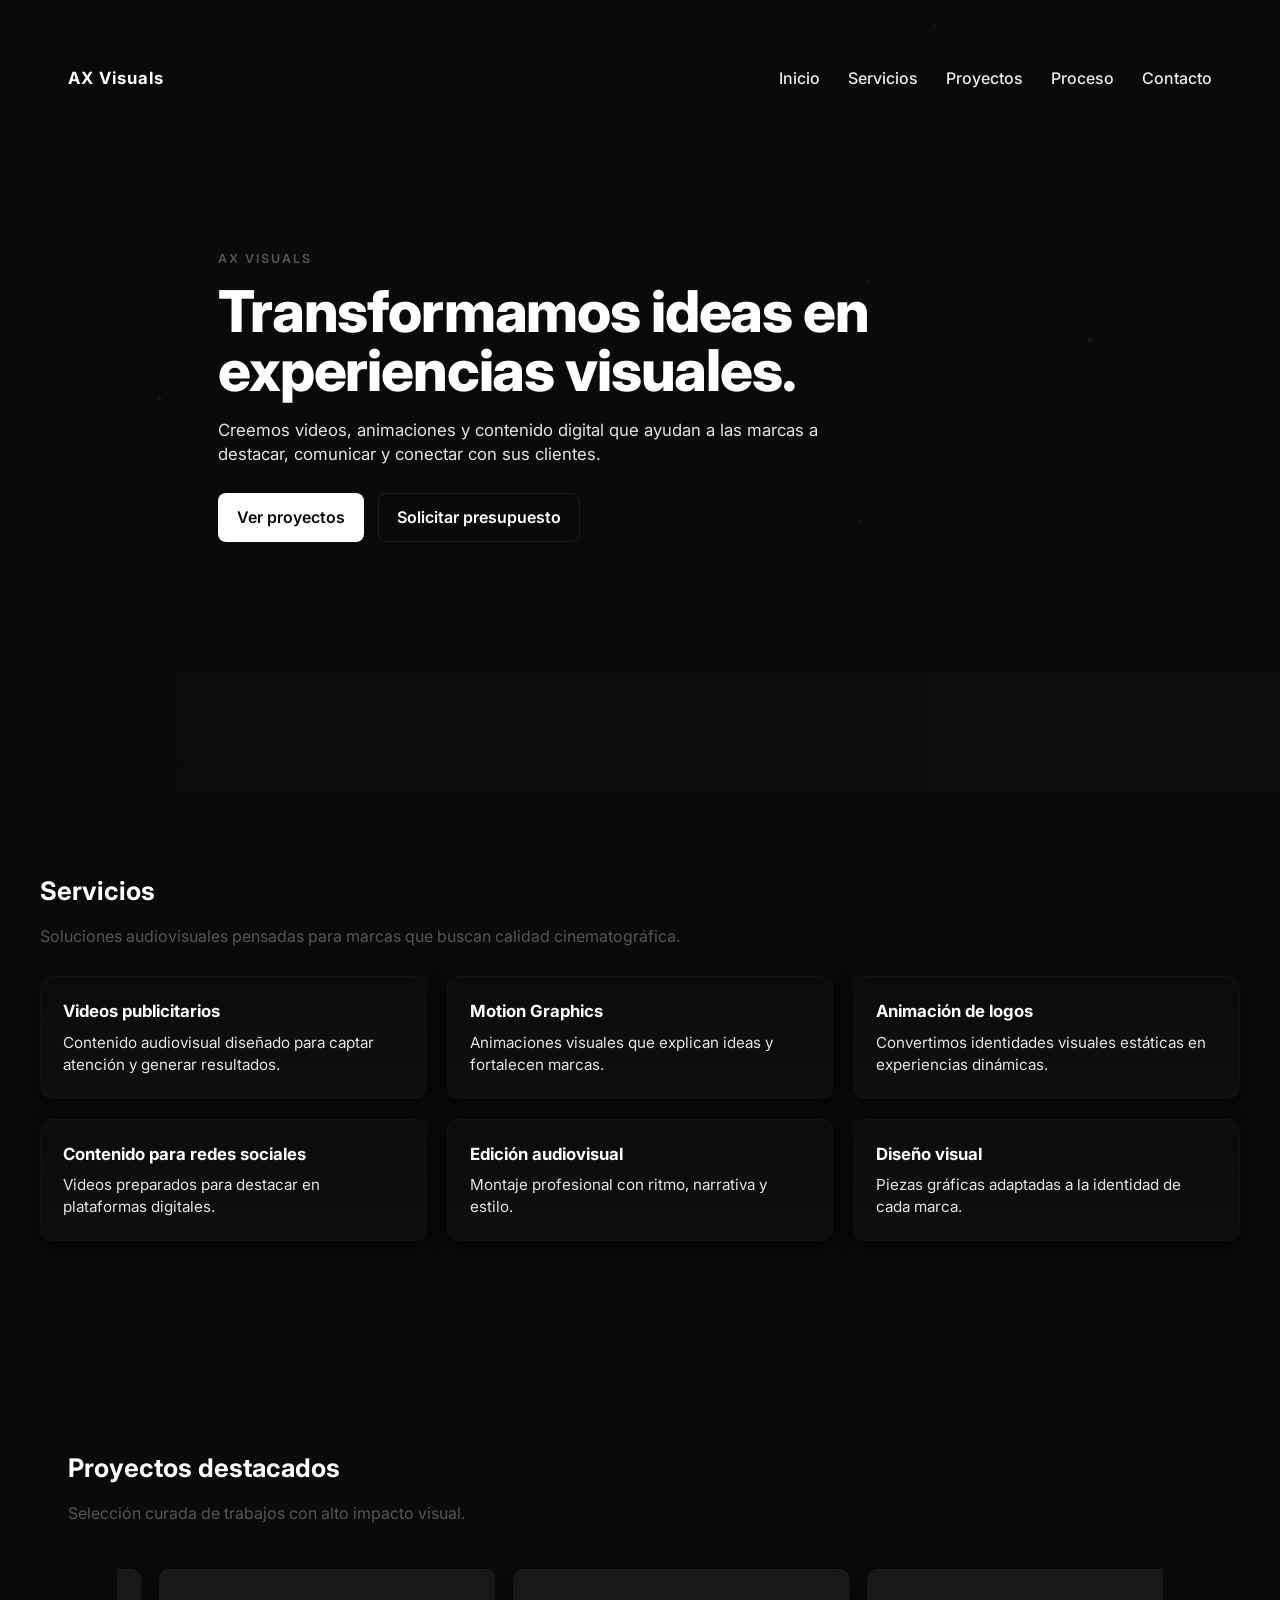
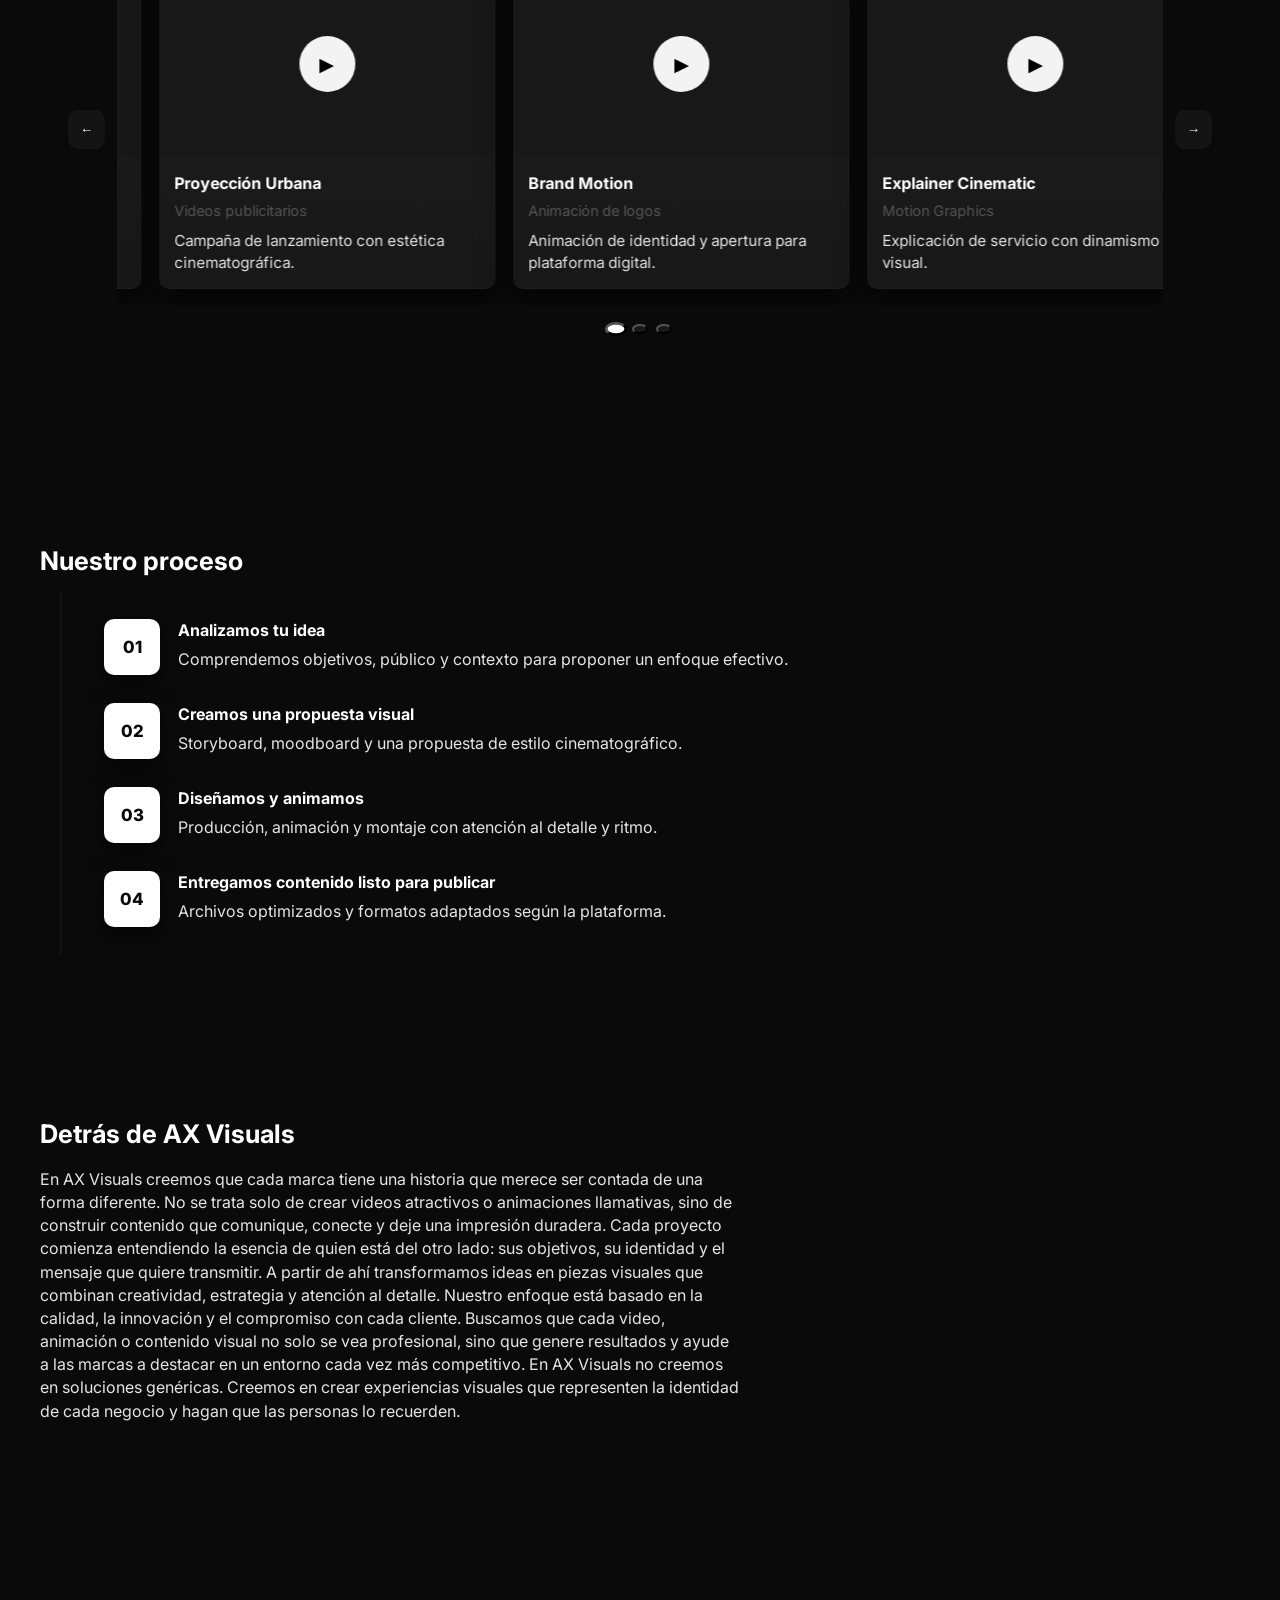
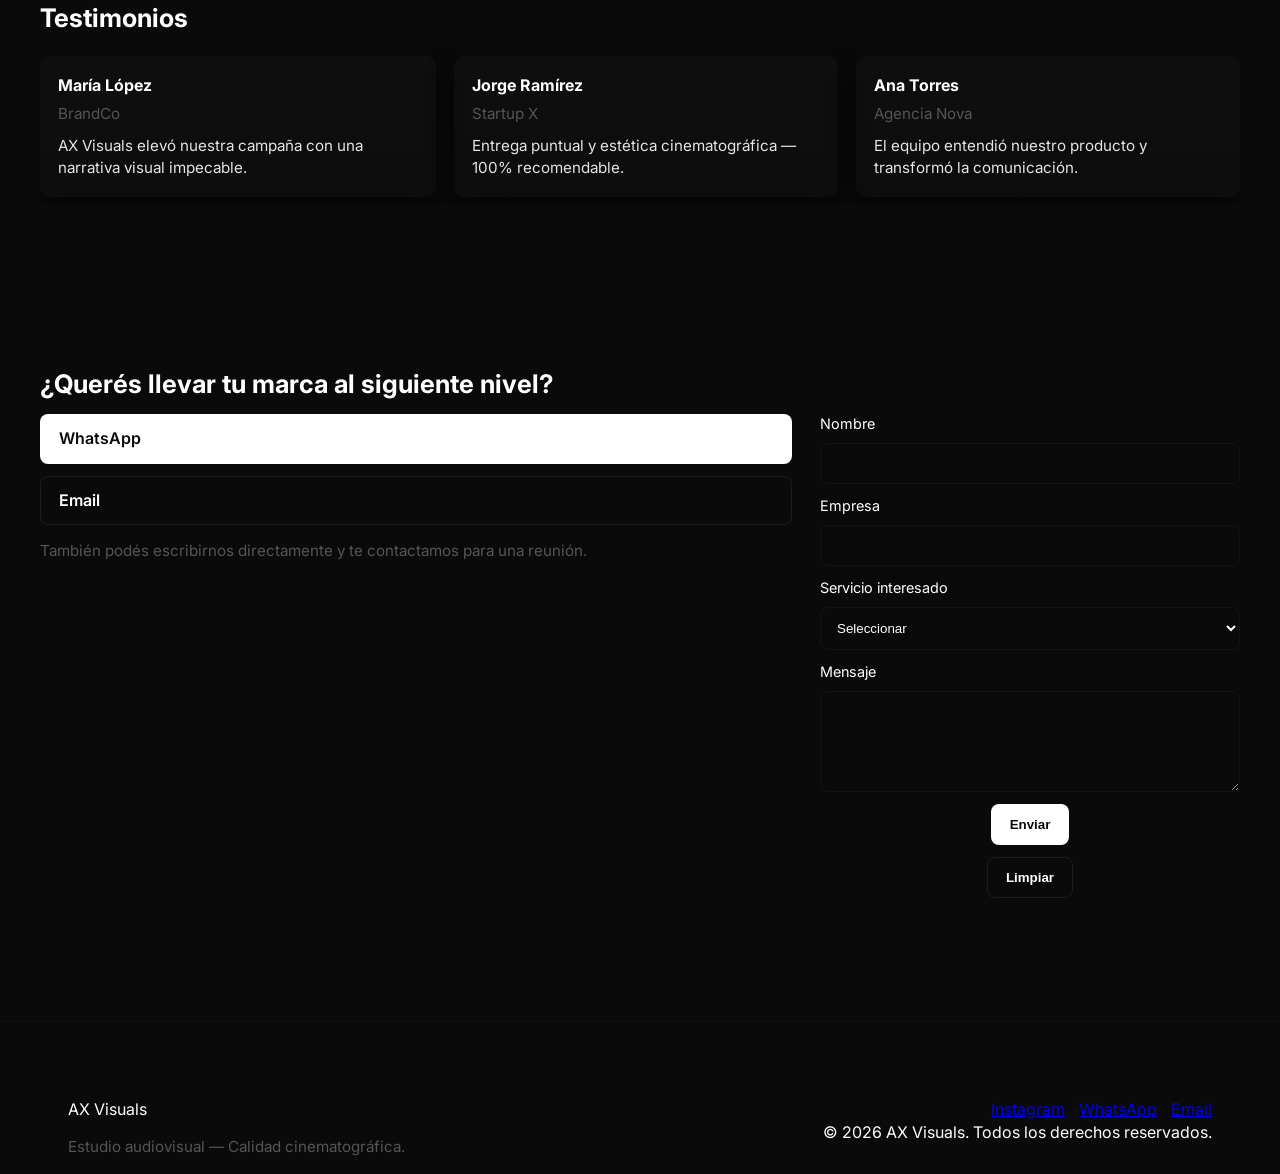
==== index.html @ 37373f49 "Revise about section content for clarity and impact Updated the about section to enhance the narrati" ====
<!doctype html>
<html lang="es">
<head>
  <meta charset="utf-8" />
  <meta name="viewport" content="width=device-width,initial-scale=1" />
  <title>AX Visuals — Estudio Audiovisual</title>
  <meta name="description" content="AX Visuals — Estudio audiovisual premium: videos publicitarios, animación, motion graphics y edición profesional. Transformamos ideas en experiencias visuales." />
  <!-- Open Graph / Social -->
  <meta property="og:site_name" content="AX Visuals" />
  <meta property="og:title" content="AX Visuals — Estudio Audiovisual" />
  <meta property="og:description" content="Transformamos ideas en experiencias visuales: videos publicitarios, animación y motion graphics para marcas que buscan calidad cinematográfica." />
  <meta property="og:type" content="website" />
  <meta property="og:image" content="/assets/images/proyecto1.jpg" />
  <meta name="twitter:card" content="summary_large_image" />

  <!-- Favicon -->
  <link rel="icon" href="/assets/images/favicon.ico" />

  <!-- Fonts -->
  <link href="https://fonts.googleapis.com/css2?family=Inter:wght@300;400;600;700;900&family=Poppins:wght@400;600;700&display=swap" rel="stylesheet">

  <!-- Styles -->
  <link rel="stylesheet" href="style.css" />

  <!-- SEO canonical (ajusta si es necesario) -->
  <link rel="canonical" href="https://your-site.github.io/" />

</head>
<body>
  <!-- NAVBAR -->
  <header class="site-header" id="siteHeader">
    <div class="container nav-inner">
      <a class="logo" href="#">AX Visuals</a>

      <nav class="nav" id="mainNav" aria-label="Menú principal">
        <ul class="nav-list">
          <li><a href="#home">Inicio</a></li>
          <li><a href="#services">Servicios</a></li>
          <li><a href="#projects">Proyectos</a></li>
          <li><a href="#process">Proceso</a></li>
          <li><a href="#contact">Contacto</a></li>
        </ul>
      </nav>

      <button id="btnHamburger" class="hamburger" aria-label="Abrir menú" aria-expanded="false">
        <span class="hamburger-line"></span>
      </button>
    </div>
    <div class="mobile-drawer" id="mobileDrawer" aria-hidden="true">
      <ul class="mobile-list">
        <li><a href="#home">Inicio</a></li>
        <li><a href="#services">Servicios</a></li>
        <li><a href="#projects">Proyectos</a></li>
        <li><a href="#process">Proceso</a></li>
        <li><a href="#contact">Contacto</a></li>
      </ul>
    </div>
  </header>

  <main>
    <!-- HERO -->
    <section id="home" class="hero">
      <canvas id="heroParticles" class="hero-canvas" aria-hidden="true"></canvas>

      <div class="hero-content container">
        <div class="eyebrow">AX Visuals</div>
        <h1 class="hero-title">
          Transformamos ideas en experiencias visuales.
        </h1>
        <p class="hero-sub">
          Creemos videos, animaciones y contenido digital que ayudan a las marcas a destacar, comunicar y conectar con sus clientes.
        </p>
        <div class="hero-ctas">
          <a class="btn btn-primary" href="#projects">Ver proyectos</a>
          <a class="btn btn-outline" href="#contact">Solicitar presupuesto</a>
        </div>
      </div>

      <div class="hero-filmstrip" aria-hidden="true"></div>
    </section>

    <!-- SERVICES -->
    <section id="services" class="section services container">
      <h2 class="section-title">Servicios</h2>
      <p class="section-lead">Soluciones audiovisuales pensadas para marcas que buscan calidad cinematográfica.</p>

      <div class="services-grid">
        <!-- Card template: image optional -->
        <article class="service-card" tabindex="0" aria-labelledby="s1-title">
          <div class="service-inner">
            <h3 id="s1-title">Videos publicitarios</h3>
            <p>Contenido audiovisual diseñado para captar atención y generar resultados.</p>
          </div>
        </article>

        <article class="service-card" tabindex="0" aria-labelledby="s2-title">
          <div class="service-inner">
            <h3 id="s2-title">Motion Graphics</h3>
            <p>Animaciones visuales que explican ideas y fortalecen marcas.</p>
          </div>
        </article>

        <article class="service-card" tabindex="0" aria-labelledby="s3-title">
          <div class="service-inner">
            <h3 id="s3-title">Animación de logos</h3>
            <p>Convertimos identidades visuales estáticas en experiencias dinámicas.</p>
          </div>
        </article>

        <article class="service-card" tabindex="0" aria-labelledby="s4-title">
          <div class="service-inner">
            <h3 id="s4-title">Contenido para redes sociales</h3>
            <p>Videos preparados para destacar en plataformas digitales.</p>
          </div>
        </article>

        <article class="service-card" tabindex="0" aria-labelledby="s5-title">
          <div class="service-inner">
            <h3 id="s5-title">Edición audiovisual</h3>
            <p>Montaje profesional con ritmo, narrativa y estilo.</p>
          </div>
        </article>

        <article class="service-card" tabindex="0" aria-labelledby="s6-title">
          <div class="service-inner">
            <h3 id="s6-title">Diseño visual</h3>
            <p>Piezas gráficas adaptadas a la identidad de cada marca.</p>
          </div>
        </article>
      </div>
    </section>

    <!-- PROJECTS / VIDEO CAROUSEL -->
    <section id="projects" class="section projects">
      <div class="container">
        <h2 class="section-title">Proyectos destacados</h2>
        <p class="section-lead">Selección curada de trabajos con alto impacto visual.</p>

        <div class="carousel-wrap" id="carouselWrap">
          <button class="carousel-arrow left" id="prevBtn" aria-label="Anterior">&larr;</button>

          <div class="carousel-viewport" id="carouselViewport">
            <div class="carousel-track" id="carouselTrack" role="list">
              <!-- Slides se crean por JS o puedes duplicar HTML con datos estáticos -->
              <!-- Ejemplo de slide (se recomienda gestionar desde JS para lazy loading) -->
            </div>
          </div>

          <button class="carousel-arrow right" id="nextBtn" aria-label="Siguiente">&rarr;</button>
        </div>

        <div class="carousel-indicators" id="carouselIndicators" role="tablist"></div>
      </div>
    </section>

    <!-- PROCESS -->
    <section id="process" class="section process container">
      <h2 class="section-title">Nuestro proceso</h2>
      <div class="timeline" aria-hidden="false">
        <div class="timeline-line" aria-hidden="true"></div>

        <div class="timeline-item">
          <div class="step">01</div>
          <div class="step-body">
            <h4>Analizamos tu idea</h4>
            <p>Comprendemos objetivos, público y contexto para proponer un enfoque efectivo.</p>
          </div>
        </div>

        <div class="timeline-item">
          <div class="step">02</div>
          <div class="step-body">
            <h4>Creamos una propuesta visual</h4>
            <p>Storyboard, moodboard y una propuesta de estilo cinematográfico.</p>
          </div>
        </div>

        <div class="timeline-item">
          <div class="step">03</div>
          <div class="step-body">
            <h4>Diseñamos y animamos</h4>
            <p>Producción, animación y montaje con atención al detalle y ritmo.</p>
          </div>
        </div>

        <div class="timeline-item">
          <div class="step">04</div>
          <div class="step-body">
            <h4>Entregamos contenido listo para publicar</h4>
            <p>Archivos optimizados y formatos adaptados según la plataforma.</p>
          </div>
        </div>
      </div>
    </section>

    <!-- ABOUT -->
    <section id="about" class="section about container">
      <h2 class="section-title">Detrás de AX Visuals</h2>
      <p class="about-text">En AX Visuals creemos que cada marca tiene una historia que merece ser contada de una forma diferente. No se trata solo de crear videos atractivos o animaciones llamativas, sino de construir contenido que comunique, conecte y deje una impresión duradera.

Cada proyecto comienza entendiendo la esencia de quien está del otro lado: sus objetivos, su identidad y el mensaje que quiere transmitir. A partir de ahí transformamos ideas en piezas visuales que combinan creatividad, estrategia y atención al detalle.

Nuestro enfoque está basado en la calidad, la innovación y el compromiso con cada cliente. Buscamos que cada video, animación o contenido visual no solo se vea profesional, sino que genere resultados y ayude a las marcas a destacar en un entorno cada vez más competitivo.

En AX Visuals no creemos en soluciones genéricas. Creemos en crear experiencias visuales que representen la identidad de cada negocio y hagan que las personas lo recuerden.</p>
    </section>

    <!-- TESTIMONIALS -->
    <section class="section testimonials container">
      <h2 class="section-title">Testimonios</h2>
      <div class="testimonials-carousel" id="testimonials">
        <div class="testi-track" id="testiTrack">
          <!-- Cards created by JS for flexibility -->
        </div>
      </div>
    </section>

    <!-- CONTACT -->
    <section id="contact" class="section contact container">
      <h2 class="section-title">¿Querés llevar tu marca al siguiente nivel?</h2>
      <div class="contact-grid">
        <div class="contact-actions">
          <a class="btn btn-primary" href="https://wa.me/5490000000000" target="_blank" rel="noopener" aria-label="WhatsApp">WhatsApp</a>
          <a class="btn btn-outline" href="mailto:contacto@axvisuals.com" aria-label="Email">Email</a>
          <p class="muted">También podés escribirnos directamente y te contactamos para una reunión.</p>
        </div>

        <form id="contactForm" class="contact-form" action="javascript:void(0)" aria-label="Formulario de contacto">
          <div class="form-row">
            <label for="name">Nombre</label>
            <input id="name" name="name" type="text" required />
          </div>
          <div class="form-row">
            <label for="company">Empresa</label>
            <input id="company" name="company" type="text" />
          </div>
          <div class="form-row">
            <label for="service">Servicio interesado</label>
            <select id="service" name="service" required>
              <option value="">Seleccionar</option>
              <option>Videos publicitarios</option>
              <option>Motion Graphics</option>
              <option>Animación de logos</option>
              <option>Contenido para redes</option>
              <option>Edición audiovisual</option>
              <option>Diseño visual</option>
            </select>
          </div>
          <div class="form-row">
            <label for="message">Mensaje</label>
            <textarea id="message" name="message" rows="5" required></textarea>
          </div>
          <div class="form-row form-actions">
            <button type="submit" class="btn btn-primary">Enviar</button>
            <button type="reset" class="btn btn-outline">Limpiar</button>
          </div>
          <p id="formStatus" class="muted" aria-live="polite"></p>
        </form>
      </div>
    </section>
  </main>

  <!-- VIDEO MODAL -->
  <div id="videoModal" class="modal" aria-hidden="true" role="dialog" aria-modal="true" aria-label="Reproductor de video">
    <div class="modal-bg" id="modalBg" tabindex="-1"></div>
    <div class="modal-content">
      <button class="modal-close" id="modalClose" aria-label="Cerrar modal">&times;</button>
      <video id="modalVideo" controls preload="metadata" playsinline></video>
    </div>
  </div>

  <!-- FOOTER -->
  <footer class="site-footer">
    <div class="container">
      <div class="footer-left">
        <div class="logo-small">AX Visuals</div>
        <p class="muted">Estudio audiovisual — Calidad cinematográfica.</p>
      </div>

      <div class="footer-right">
        <ul class="social-list">
          <li><a href="#" aria-label="Instagram">Instagram</a></li>
          <li><a href="https://wa.me/5490000000000" aria-label="WhatsApp">WhatsApp</a></li>
          <li><a href="mailto:contacto@axvisuals.com" aria-label="Email">Email</a></li>
        </ul>
        <div class="copyright">© <span id="year"></span> AX Visuals. Todos los derechos reservados.</div>
      </div>
    </div>
  </footer>

  <noscript>
    <div class="noscript">Esta web funciona mejor con JavaScript habilitado.</div>
  </noscript>

  <!-- Scripts -->
  <script src="script.js" defer></script>
</body>
</html>
---- style.css ----
/* style.css
   AX Visuals — Estética minimalista premium
   Paleta: #0A0A0A (negro), #FFFFFF (blanco), #181818 (gris grafito),
           #555555 (gris medio), #E5E5E5 (gris claro)
   Comentarios y estructura listos para producción.
*/

/* --- Variables --- */
:root{
  --black: #0A0A0A;
  --white: #FFFFFF;
  --graphite: #181818;
  --midgray: #555555;
  --lightgray: #E5E5E5;

  --max-width: 1200px;
  --container-pad: 28px;

  --radius: 12px;
  --glass-bg: rgba(10,10,10,0.65);
  --glass-blur: 8px;

  --transition-fast: 220ms;
  --transition-medium: 420ms;
  --easing: cubic-bezier(.2,.9,.25,1);
}

/* --- Base --- */
*{box-sizing:border-box}
html,body{height:100%}
body{
  margin:0;
  font-family: "Inter", "Poppins", system-ui, -apple-system, "Segoe UI", Roboto, "Helvetica Neue", Arial;
  background:var(--black);
  color:var(--white);
  -webkit-font-smoothing:antialiased;
  -moz-osx-font-smoothing:grayscale;
  line-height:1.45;
  font-weight:400;
}

/* Container */
.container{
  width:100%;
  max-width:var(--max-width);
  margin:0 auto;
  padding:48px var(--container-pad);
}

/* Header / Navbar */
.site-header{
  position:fixed;
  inset:0 0 auto 0;
  z-index:120;
  width:100%;
  pointer-events:auto;
  transition:background var(--transition-medium) var(--easing), backdrop-filter var(--transition-medium);
}
.nav-inner{
  display:flex;
  align-items:center;
  justify-content:space-between;
  gap:20px;
}

/* Logo */
.logo{
  color:var(--white);
  text-decoration:none;
  font-weight:700;
  letter-spacing:1px;
  font-size:1.05rem;
}

/* Nav */
.nav-list{
  display:flex;
  gap:28px;
  list-style:none;
  margin:0;
  padding:0;
}
.nav-list a{
  color:var(--white);
  text-decoration:none;
  opacity:.92;
  transition:opacity var(--transition-fast);
  font-weight:500;
}
.nav-list a:hover{opacity:1;}

/* Transparent by default */
.site-header{
  background:transparent;
  padding:18px var(--container-pad);
}

/* Scrolled header: black with blur */
.site-header.scrolled{
  background: rgba(10,10,10,0.66);
  backdrop-filter: blur(var(--glass-blur));
  border-bottom: 1px solid rgba(255,255,255,0.02);
  box-shadow: 0 6px 30px rgba(0,0,0,0.45);
}

/* Hamburger for mobile */
.hamburger{
  display:none;
  width:44px;height:44px;
  background:transparent;border:0;color:var(--white);
  align-items:center;justify-content:center;
  cursor:pointer;
  position:relative;
}
.hamburger-line,
.hamburger-line::before,
.hamburger-line::after{
  content:"";
  display:block;
  height:2px;
  width:20px;
  background:var(--white);
  border-radius:2px;
  transition:transform var(--transition-fast) var(--easing);
  position:relative;
}
.hamburger-line::before{transform:translateY(-7px)}
.hamburger-line::after{transform:translateY(7px)}

/* Mobile drawer */
.mobile-drawer{
  display:none;
  position:fixed;
  inset:auto 0 0 0;
  background:rgba(10,10,10,0.95);
  padding:28px;
  z-index:200;
  transform:translateY(100%);
  transition:transform var(--transition-medium) var(--easing);
}
.mobile-drawer.open{display:block; transform:translateY(0)}
.mobile-list{list-style:none;padding:0;margin:0;display:flex;flex-direction:column;gap:14px}
.mobile-list a{color:var(--white); text-decoration:none; font-size:1.05rem}

/* HERO */
.hero{
  min-height:88vh;
  display:flex;
  align-items:center;
  position:relative;
  overflow:hidden;
  padding:0;
}
.hero-canvas{
  position:absolute; inset:0; width:100%; height:100%; z-index:1; pointer-events:none; opacity:.45;
}
.hero-content{
  position:relative;
  z-index:6;
  padding:120px var(--container-pad);
  max-width:900px;
}
.eyebrow{
  font-weight:600;
  color:var(--midgray);
  margin-bottom:14px;
  letter-spacing:2px;
  text-transform:uppercase;
  font-size:.78rem;
}
.hero-title{
  font-size:clamp(2rem, 5vw, 3.6rem);
  margin:0 0 18px 0;
  line-height:1.02;
  font-weight:800;
  letter-spacing:-0.02em;
}
.hero-sub{
  color:var(--lightgray);
  max-width:55ch;
  margin-bottom:26px;
  font-size:1.05rem;
}

/* CTAs */
.hero-ctas{display:flex;gap:14px;flex-wrap:wrap}
.btn{
  display:inline-flex; align-items:center; justify-content:center;
  padding:12px 18px; border-radius:8px; text-decoration:none; cursor:pointer;
  font-weight:600; border:1px solid rgba(255,255,255,0.06);
  transition:transform var(--transition-fast), background var(--transition-fast), color var(--transition-fast);
}
.btn-primary{
  background:var(--white); color:var(--black);
}
.btn-outline{
  background:transparent; color:var(--white);
  border:1px solid rgba(255,255,255,0.08);
}
.btn:hover{transform:translateY(-4px)}

/* subtle filmstrip on hero bottom */
.hero-filmstrip{
  position:absolute; left:0; right:0; bottom:0;
  height:120px; background:linear-gradient(90deg, transparent, rgba(255,255,255,0.02));
  z-index:2; pointer-events:none;
}

/* SECTIONS */
.section{padding:80px 0;}
.section-title{
  font-size:1.6rem; margin:0 0 12px 0; font-weight:700;
}
.section-lead{color:var(--midgray); margin-bottom:28px}

/* SERVICES GRID */
.services-grid{
  display:grid;
  grid-template-columns:repeat(3,1fr);
  gap:20px;
  margin-top:18px;
}
.service-card{
  background:linear-gradient(180deg, rgba(255,255,255,0.01), rgba(255,255,255,0.02));
  border-radius:var(--radius);
  padding:22px;
  box-shadow: 0 6px 18px rgba(0,0,0,0.6);
  transition:transform var(--transition-medium) var(--easing), box-shadow var(--transition-medium);
  border:1px solid rgba(255,255,255,0.02);
  cursor:pointer;
}
.service-card:focus,
.service-card:hover{
  transform:translateY(-8px) scale(1.01);
  box-shadow: 0 18px 40px rgba(0,0,0,0.7);
}
.service-card h3{margin:0 0 8px 0; font-size:1.05rem}
.service-card p{color:var(--lightgray); margin:0; font-size:.95rem}

/* CAROUSEL */
.carousel-wrap{
  position:relative;
  margin-top:28px;
  display:flex;
  align-items:center;
  gap:12px;
}
.carousel-viewport{
  overflow:hidden;
  flex:1;
  border-radius:12px;
  background:transparent;
  padding:16px 6px;
}
.carousel-track{
  display:flex;
  gap:18px;
  align-items:stretch;
  transition:transform 420ms var(--easing);
  will-change:transform;
  touch-action:pan-y;
}
/* Slide */
.carousel-slide{
  min-width:calc((100% - 36px) / 3); /* desktop: 3 visible (adjusted in media queries) */
  background:var(--graphite);
  border-radius:10px;
  overflow:hidden;
  position:relative;
  box-shadow: 0 12px 30px rgba(0,0,0,0.6);
  border:1px solid rgba(255,255,255,0.03);
}
.slide-thumb{
  width:100%; height:0; padding-top:56.25%; /* 16:9 ratio */
  background-size:cover; background-position:center;
  position:relative;
}
.slide-meta{
  padding:14px;
  background:linear-gradient(180deg, rgba(255,255,255,0.01), rgba(0,0,0,0.02));
}
.project-title{font-weight:700; font-size:1rem}
.project-cat{color:var(--midgray); font-size:.9rem; margin-top:6px}
.project-desc{color:var(--lightgray); font-size:.95rem; margin-top:8px}

/* Play button overlay */
.play-btn{
  position:absolute;
  inset:0;
  display:flex; align-items:center; justify-content:center;
  pointer-events:none;
}
.play-btn button{
  pointer-events:auto;
  background:rgba(255,255,255,0.95);
  border-radius:50%;
  width:56px;height:56px;
  border:0; font-size:1.2rem;
  display:inline-grid; place-items:center;
  cursor:pointer;
  transition:transform var(--transition-fast);
}
.play-btn button:hover{transform:scale(1.06)}

/* arrows */
.carousel-arrow{
  background:rgba(255,255,255,0.04);
  color:var(--white);
  border:0; padding:12px; border-radius:10px; cursor:pointer;
  transition:transform var(--transition-fast);
}
.carousel-arrow:hover{transform:translateY(-4px)}

/* indicators */
.carousel-indicators{display:flex; gap:8px; margin-top:18px; justify-content:center}
.indicator{
  width:10px;height:10px;border-radius:50%; background:rgba(255,255,255,0.06); cursor:pointer;
}
.indicator.active{background:var(--white); transform:scale(1.4)}

/* TIMELINE / PROCESS */
.timeline{position:relative; padding:28px 0; display:grid; gap:28px}
.timeline-line{position:absolute; left:20px; top:0; bottom:0; width:2px; background:rgba(255,255,255,0.03)}
.timeline-item{display:flex; gap:18px; align-items:flex-start; padding-left:64px}
.step{
  width:56px;height:56px;border-radius:10px; background:var(--white); color:var(--black);
  display:flex;align-items:center;justify-content:center;font-weight:800;
  font-size:1.05rem; box-shadow:0 8px 20px rgba(0,0,0,0.6)
}
.step-body h4{margin:0 0 6px 0}
.step-body p{color:var(--lightgray); margin:0}

/* ABOUT */
.about-text{color:var(--lightgray); max-width:70ch}

/* TESTIMONIALS */
.testimonials-carousel{overflow:hidden; padding:8px 0}
.testi-track{display:flex; gap:18px; transition:transform 620ms var(--easing)}
.testi-card{
  min-width:320px; background:linear-gradient(180deg, rgba(255,255,255,0.02), rgba(255,255,255,0.01));
  padding:18px; border-radius:10px; box-shadow:0 8px 24px rgba(0,0,0,0.6);
}
.testi-name{font-weight:700}
.testi-company{color:var(--midgray); font-size:.95rem; margin-top:6px}
.testi-text{color:var(--lightgray); margin-top:10px; font-size:.95rem}

/* CONTACT */
.contact-grid{display:grid; grid-template-columns:1fr 420px; gap:28px; align-items:start}
.contact-actions .btn{display:block; margin-bottom:12px}
.contact-form .form-row{display:flex; flex-direction:column; margin-bottom:12px}
.contact-form label{font-size:.9rem; margin-bottom:8px}
.contact-form input, .contact-form select, .contact-form textarea{
  padding:12px; border-radius:8px; border:1px solid rgba(255,255,255,0.04);
  background:transparent; color:var(--white);
}
.form-actions{display:flex; gap:12px; align-items:center}

/* MODAL */
.modal{
  position:fixed; inset:0; display:none; align-items:center; justify-content:center; z-index:400;
}
.modal.open{display:flex}
.modal-bg{
  position:absolute; inset:0; background:rgba(0,0,0,0.75); backdrop-filter: blur(8px);
}
.modal-content{
  position:relative; z-index:410; width:min(1100px,95%); padding:20px;
  display:flex; align-items:center; justify-content:center;
}
.modal-content video{width:100%; height:auto; border-radius:10px; background:#000}
.modal-close{
  position:absolute; top:12px; right:12px; z-index:420; background:transparent;border:0;color:var(--white); font-size:2.2rem; cursor:pointer;
}

/* FOOTER */
.site-footer{
  border-top:1px solid rgba(255,255,255,0.02);
  padding:28px var(--container-pad);
  margin-top:28px;
}
.footer-left{float:left}
.footer-right{float:right; text-align:right}
.social-list{list-style:none;padding:0;margin:0;display:flex;gap:14px;align-items:center;justify-content:flex-end}
.muted{color:var(--midgray); font-size:.95rem}

/* RESPONSIVE */
@media (max-width:1024px){
  .services-grid{grid-template-columns:repeat(2,1fr)}
  .carousel-slide{min-width:calc((100% - 18px) / 2);}
  .contact-grid{grid-template-columns:1fr; }
  .footer-right{float:none;text-align:left;margin-top:18px}
}

@media (max-width:768px){
  .nav-list{display:none}
  .hamburger{display:flex}
  .mobile-drawer{display:block}
  .hero-content{padding:80px 20px}
  .services-grid{grid-template-columns:1fr}
  .carousel-slide{min-width:100%}
  .timeline-line{left:10px}
  .timeline-item{padding-left:48px}
  .step{width:48px;height:48px}
  .hero{min-height:76vh}
}

/* small screens */
@media (max-width:420px){
  .hero-title{font-size:1.8rem}
  .container{padding:28px 16px}
  .carousel-arrow{display:none}
}
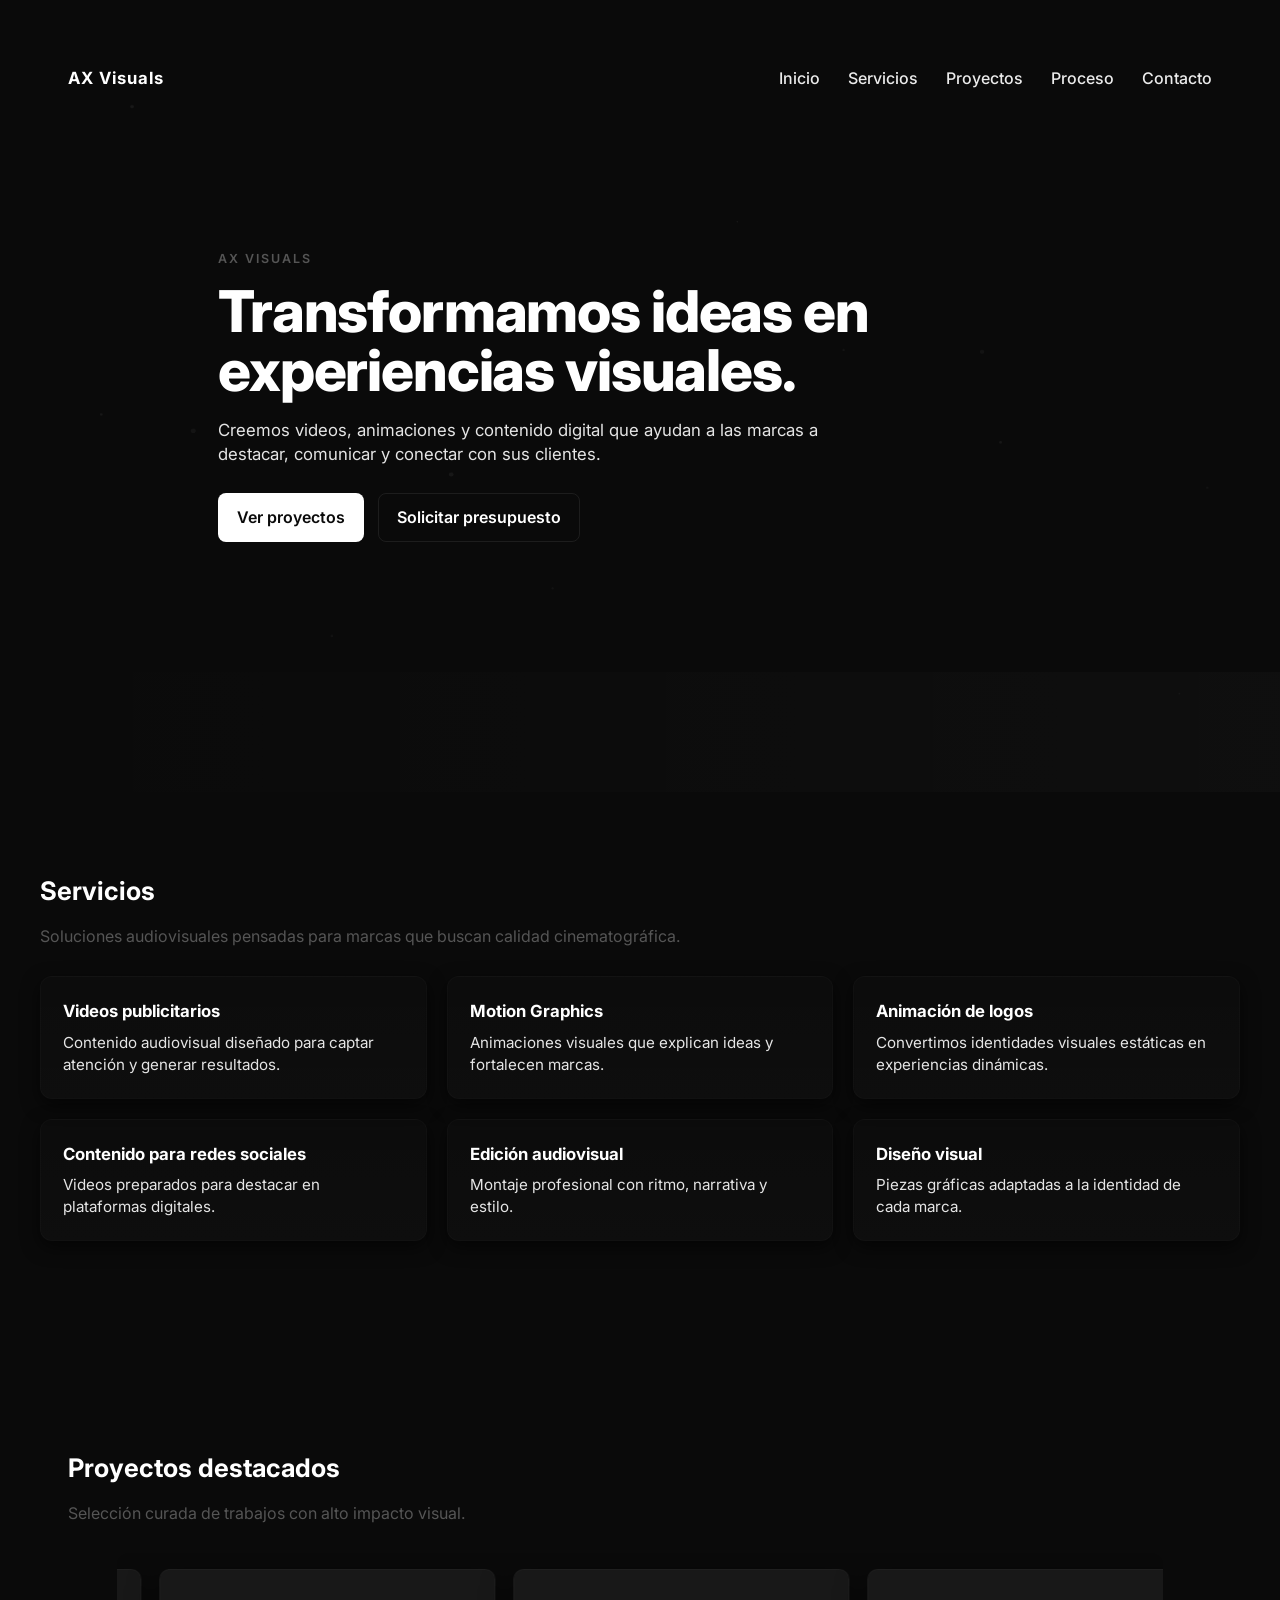
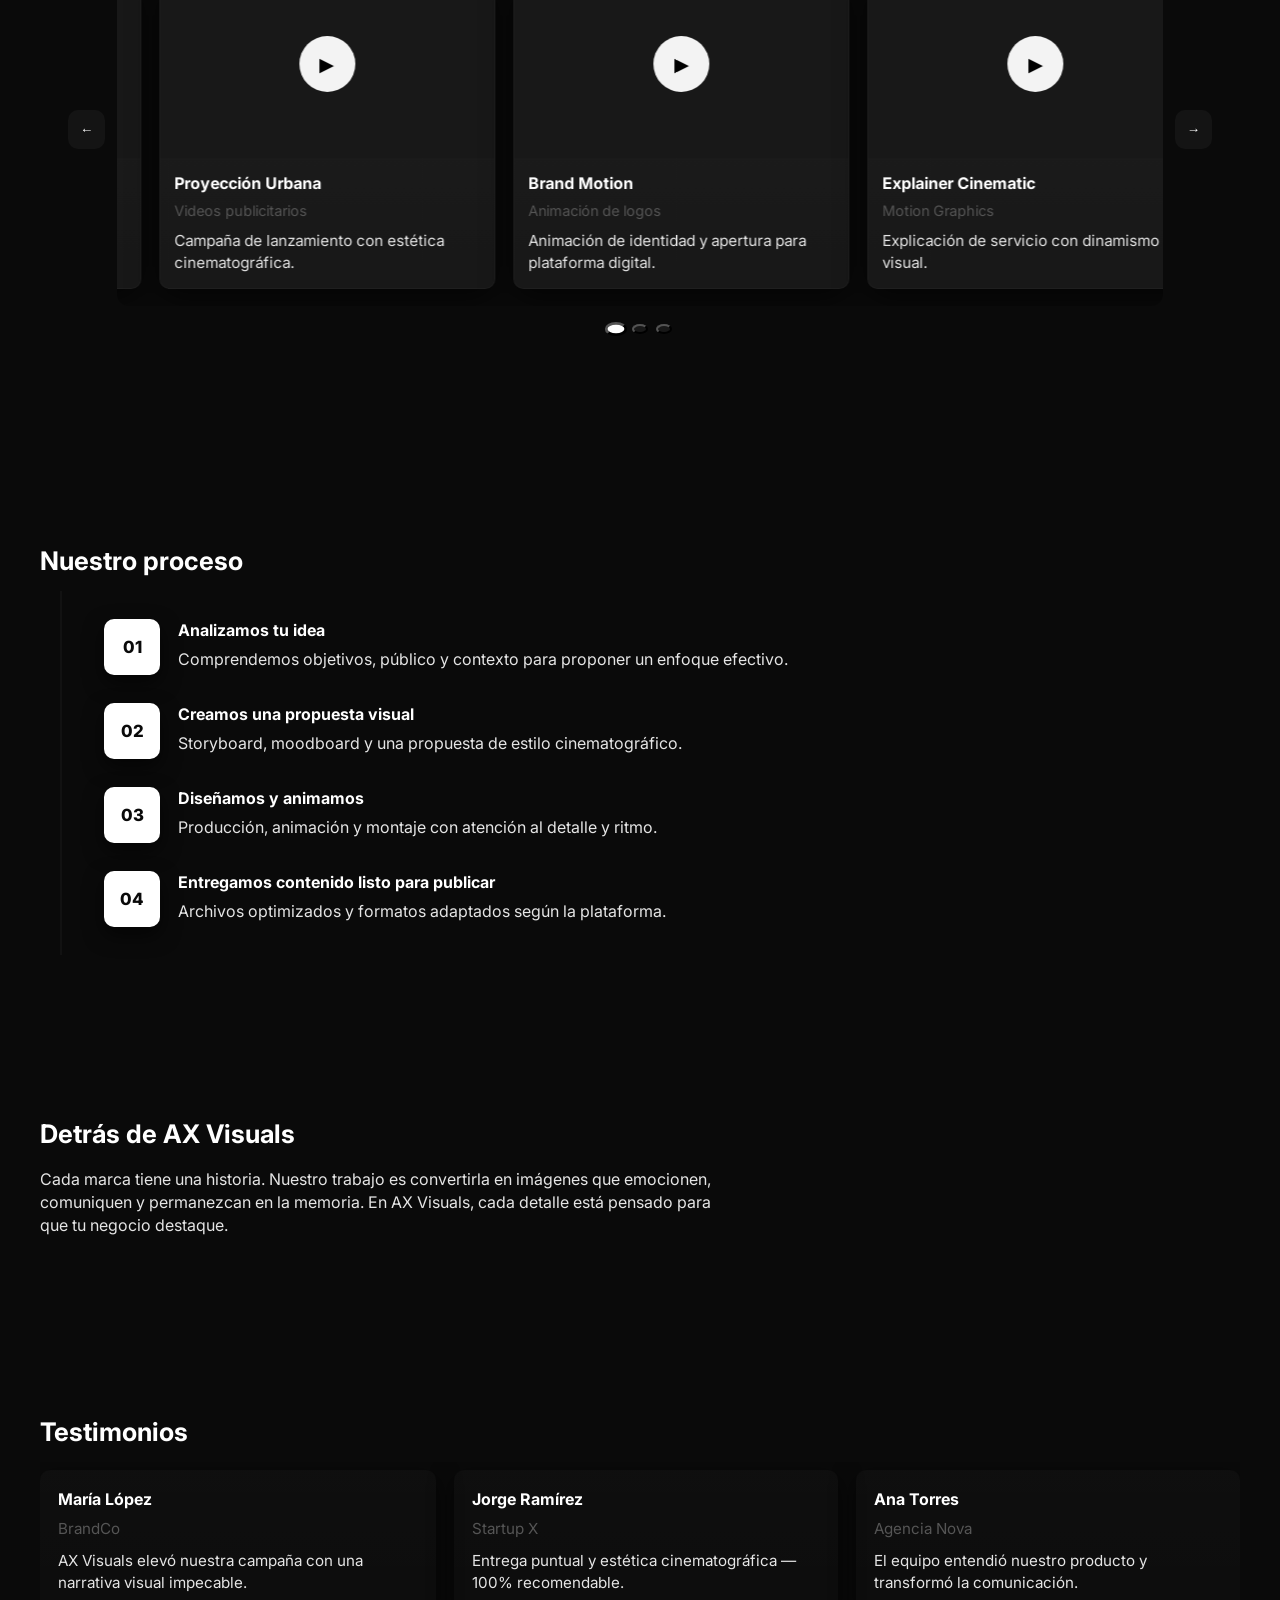
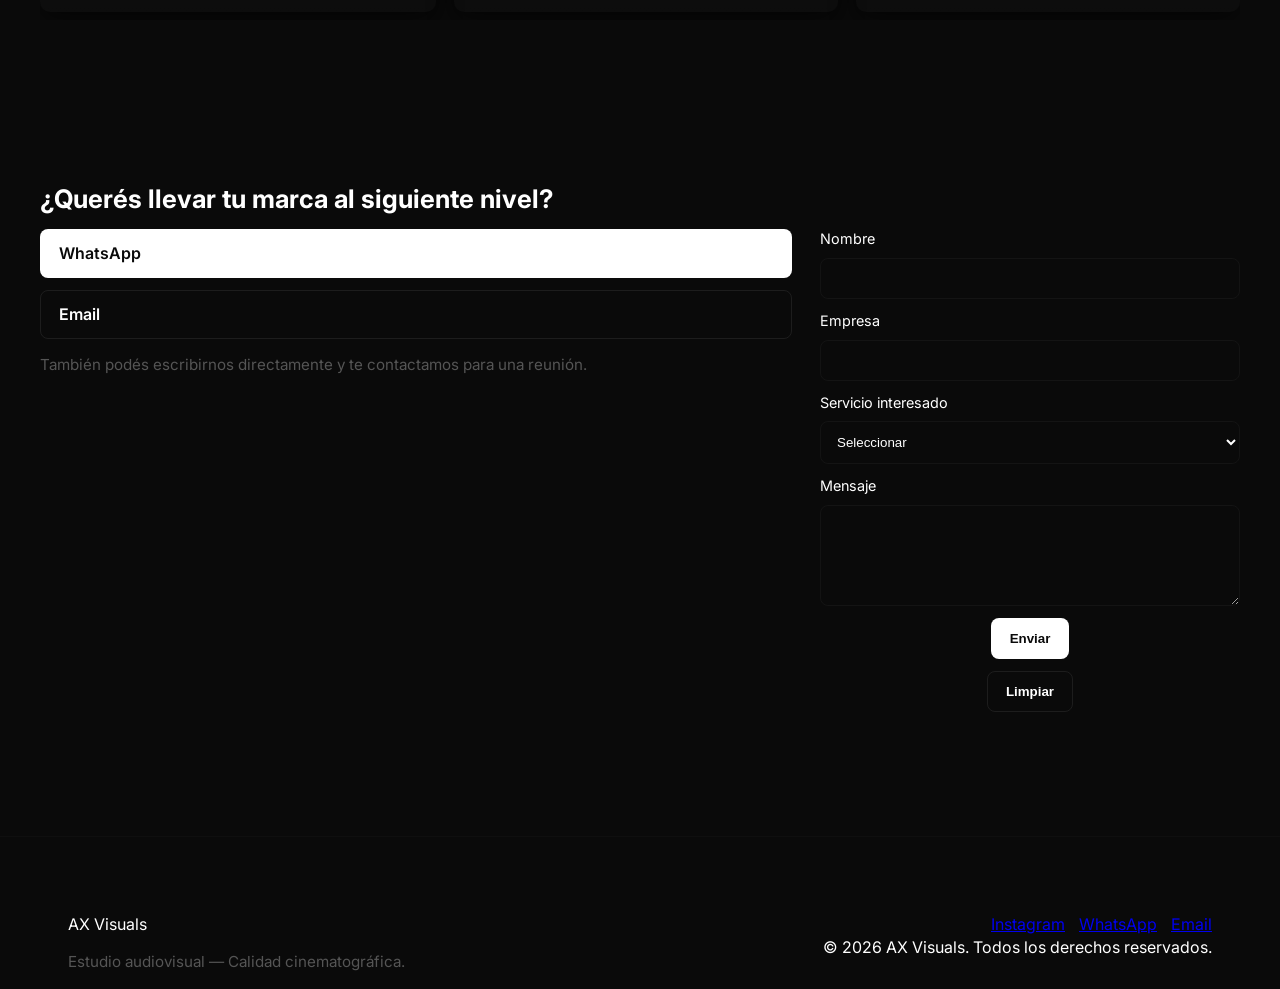
==== commit e9603c61: "Revise about section and update contact information Updated the about section text and changed conta" ====
--- a/index.html
+++ b/index.html
@@ -196,13 +196,7 @@
     <!-- ABOUT -->
     <section id="about" class="section about container">
       <h2 class="section-title">Detrás de AX Visuals</h2>
-      <p class="about-text">En AX Visuals creemos que cada marca tiene una historia que merece ser contada de una forma diferente. No se trata solo de crear videos atractivos o animaciones llamativas, sino de construir contenido que comunique, conecte y deje una impresión duradera.
-
-Cada proyecto comienza entendiendo la esencia de quien está del otro lado: sus objetivos, su identidad y el mensaje que quiere transmitir. A partir de ahí transformamos ideas en piezas visuales que combinan creatividad, estrategia y atención al detalle.
-
-Nuestro enfoque está basado en la calidad, la innovación y el compromiso con cada cliente. Buscamos que cada video, animación o contenido visual no solo se vea profesional, sino que genere resultados y ayude a las marcas a destacar en un entorno cada vez más competitivo.
-
-En AX Visuals no creemos en soluciones genéricas. Creemos en crear experiencias visuales que representen la identidad de cada negocio y hagan que las personas lo recuerden.</p>
+      <p class="about-text">Cada marca tiene una historia. Nuestro trabajo es convertirla en imágenes que emocionen, comuniquen y permanezcan en la memoria. En AX Visuals, cada detalle está pensado para que tu negocio destaque.</p>
     </section>
 
     <!-- TESTIMONIALS -->
@@ -220,8 +214,8 @@
       <h2 class="section-title">¿Querés llevar tu marca al siguiente nivel?</h2>
       <div class="contact-grid">
         <div class="contact-actions">
-          <a class="btn btn-primary" href="https://wa.me/5490000000000" target="_blank" rel="noopener" aria-label="WhatsApp">WhatsApp</a>
-          <a class="btn btn-outline" href="mailto:contacto@axvisuals.com" aria-label="Email">Email</a>
+          <a class="btn btn-primary" href="https://wa.link/cd9mg7" target="_blank" rel="noopener" aria-label="WhatsApp">WhatsApp</a>
+          <a class="btn btn-outline" href="mailto:axstudiovisuals@gmail.com" aria-label="Email">Email</a>
           <p class="muted">También podés escribirnos directamente y te contactamos para una reunión.</p>
         </div>
 
@@ -280,8 +274,8 @@
       <div class="footer-right">
         <ul class="social-list">
           <li><a href="#" aria-label="Instagram">Instagram</a></li>
-          <li><a href="https://wa.me/5490000000000" aria-label="WhatsApp">WhatsApp</a></li>
-          <li><a href="mailto:contacto@axvisuals.com" aria-label="Email">Email</a></li>
+          <li><a href="https://wa.link/cd9mg7" aria-label="WhatsApp">WhatsApp</a></li>
+          <li><a href="mailto:axstudiovisuals@gmail.com" aria-label="Email">Email</a></li>
         </ul>
         <div class="copyright">© <span id="year"></span> AX Visuals. Todos los derechos reservados.</div>
       </div>
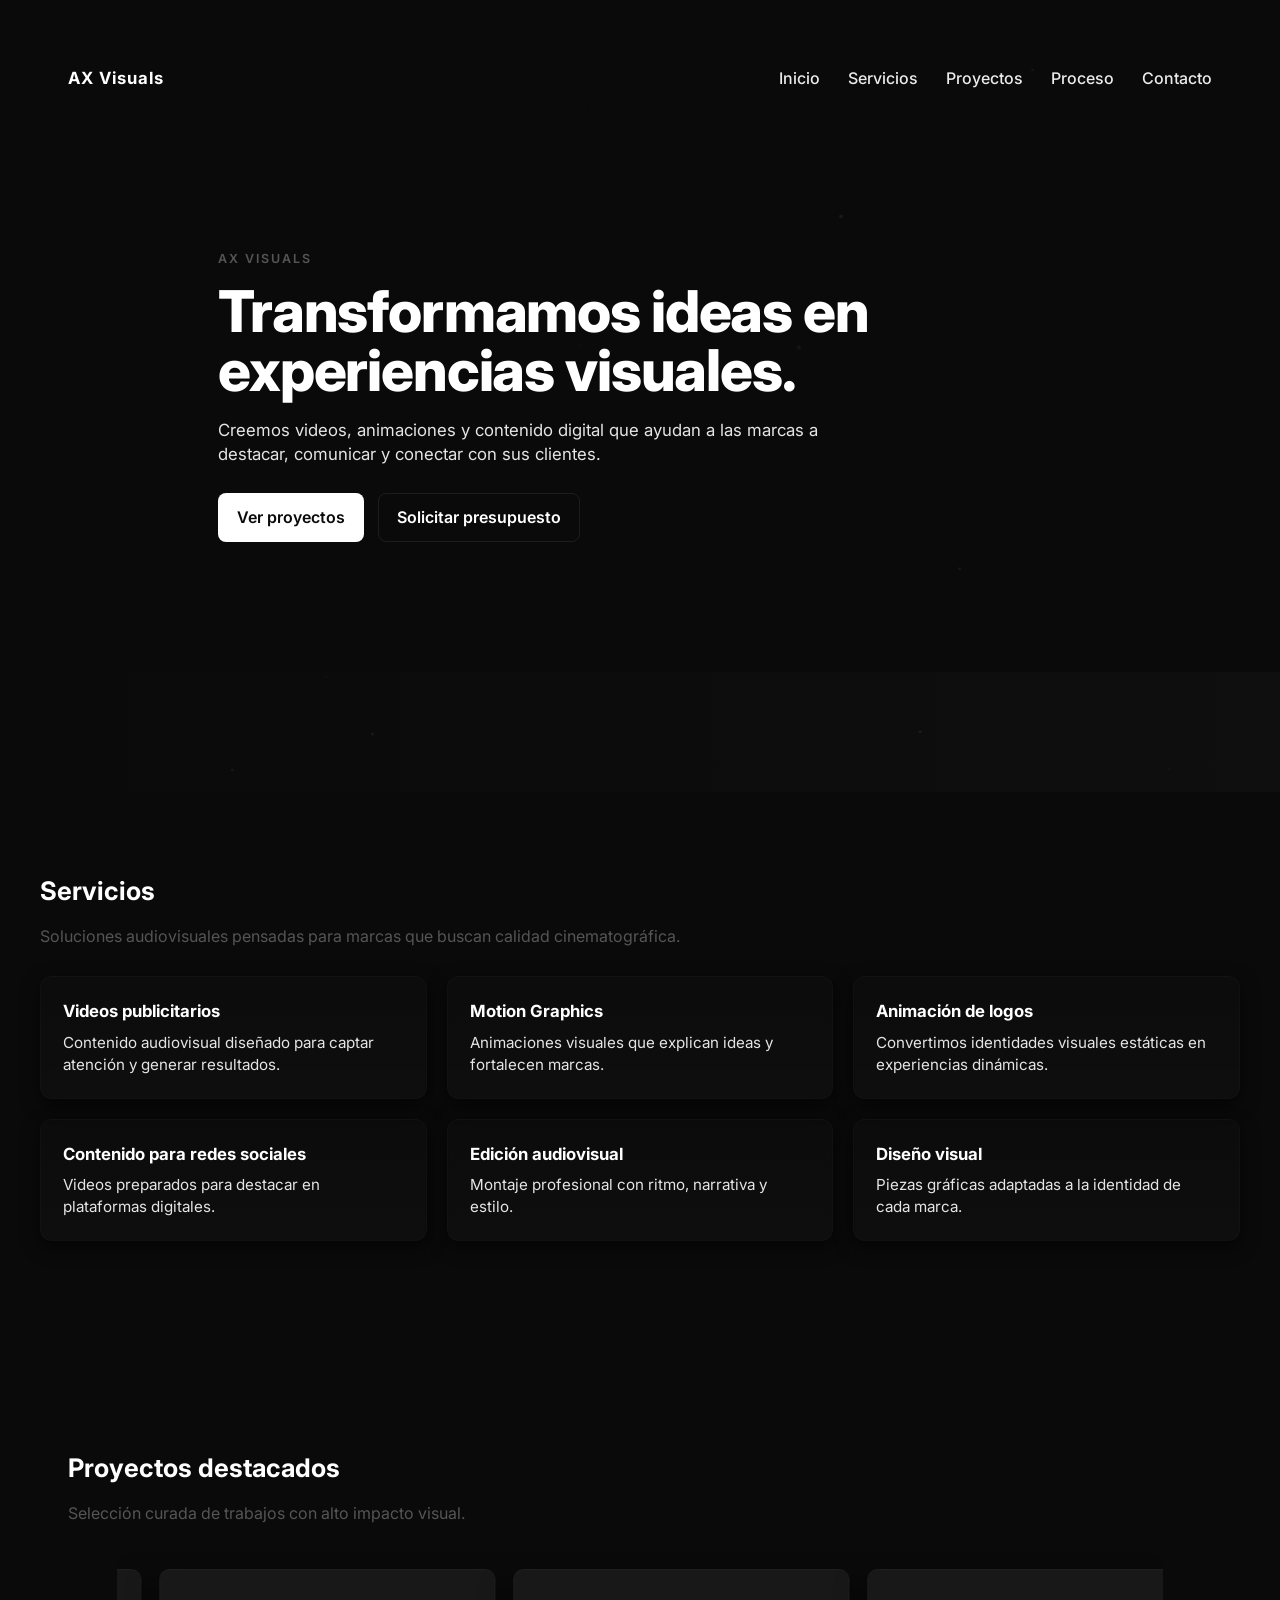
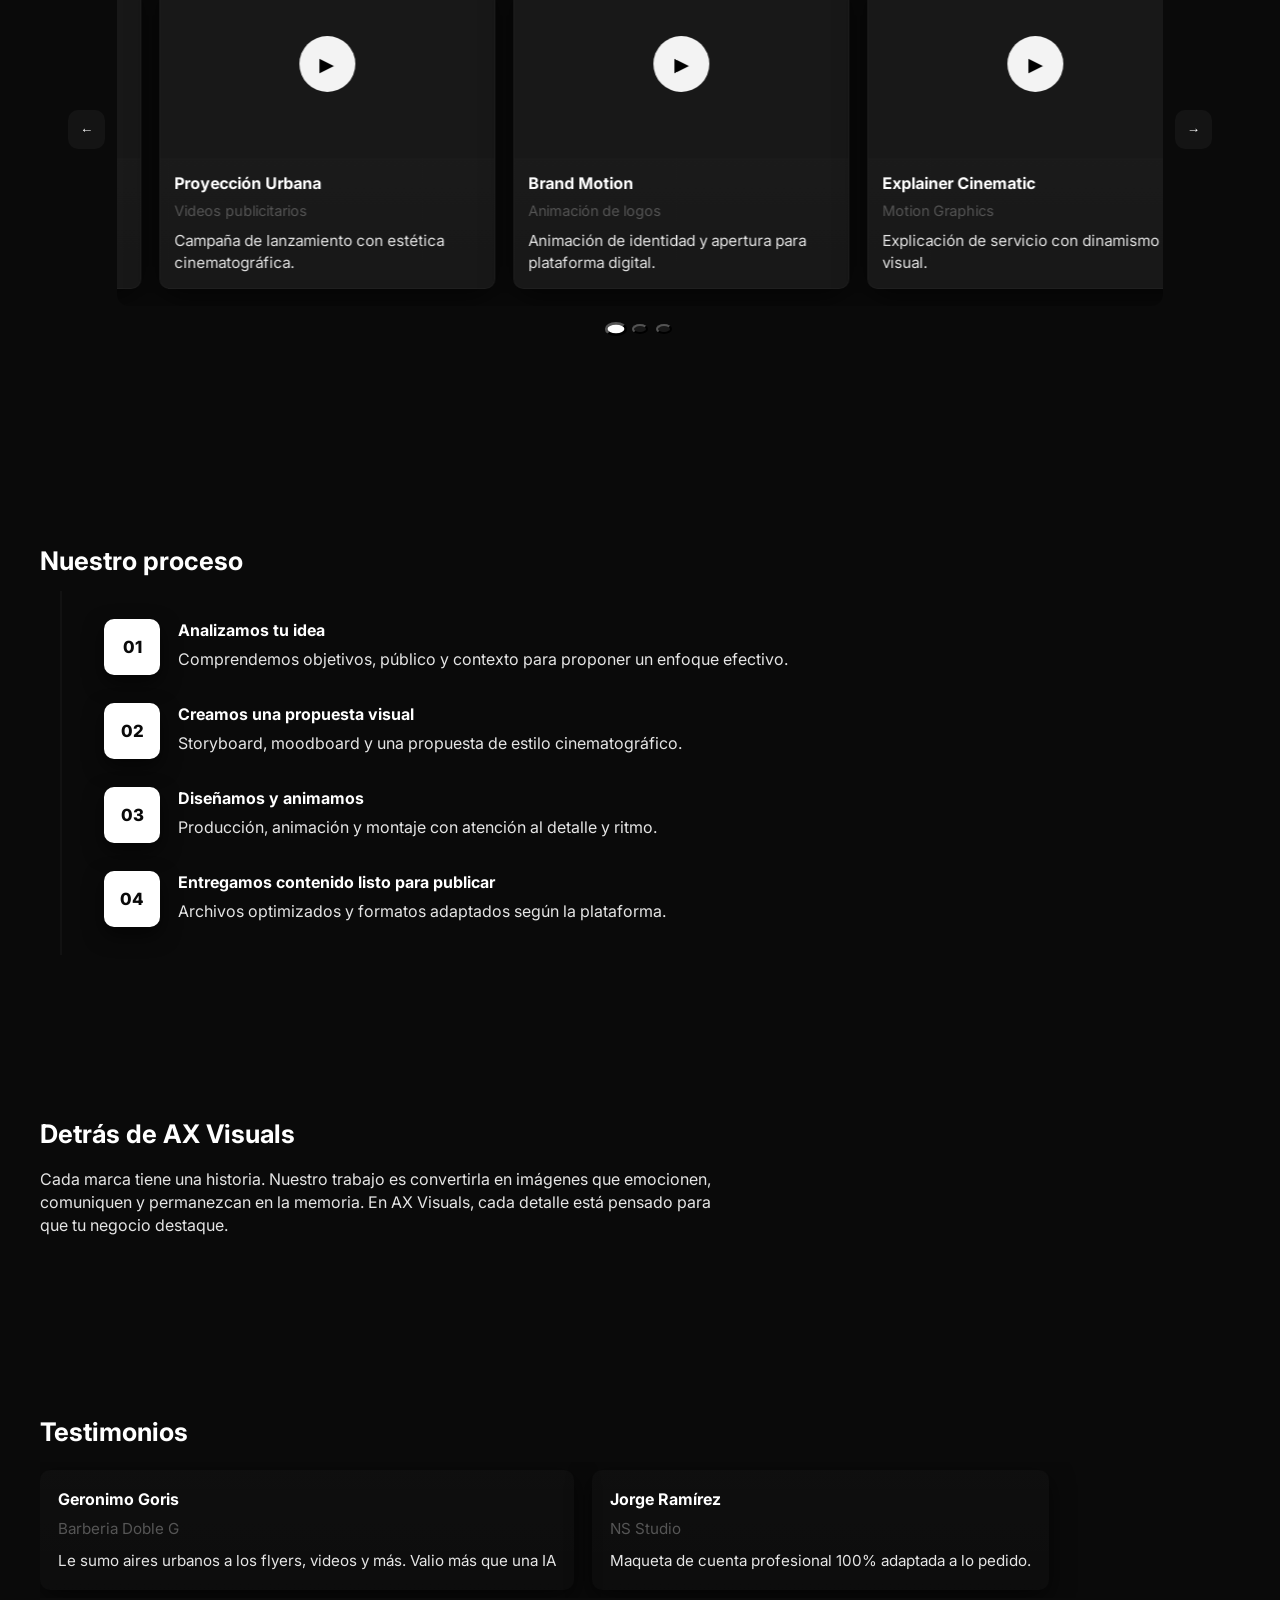
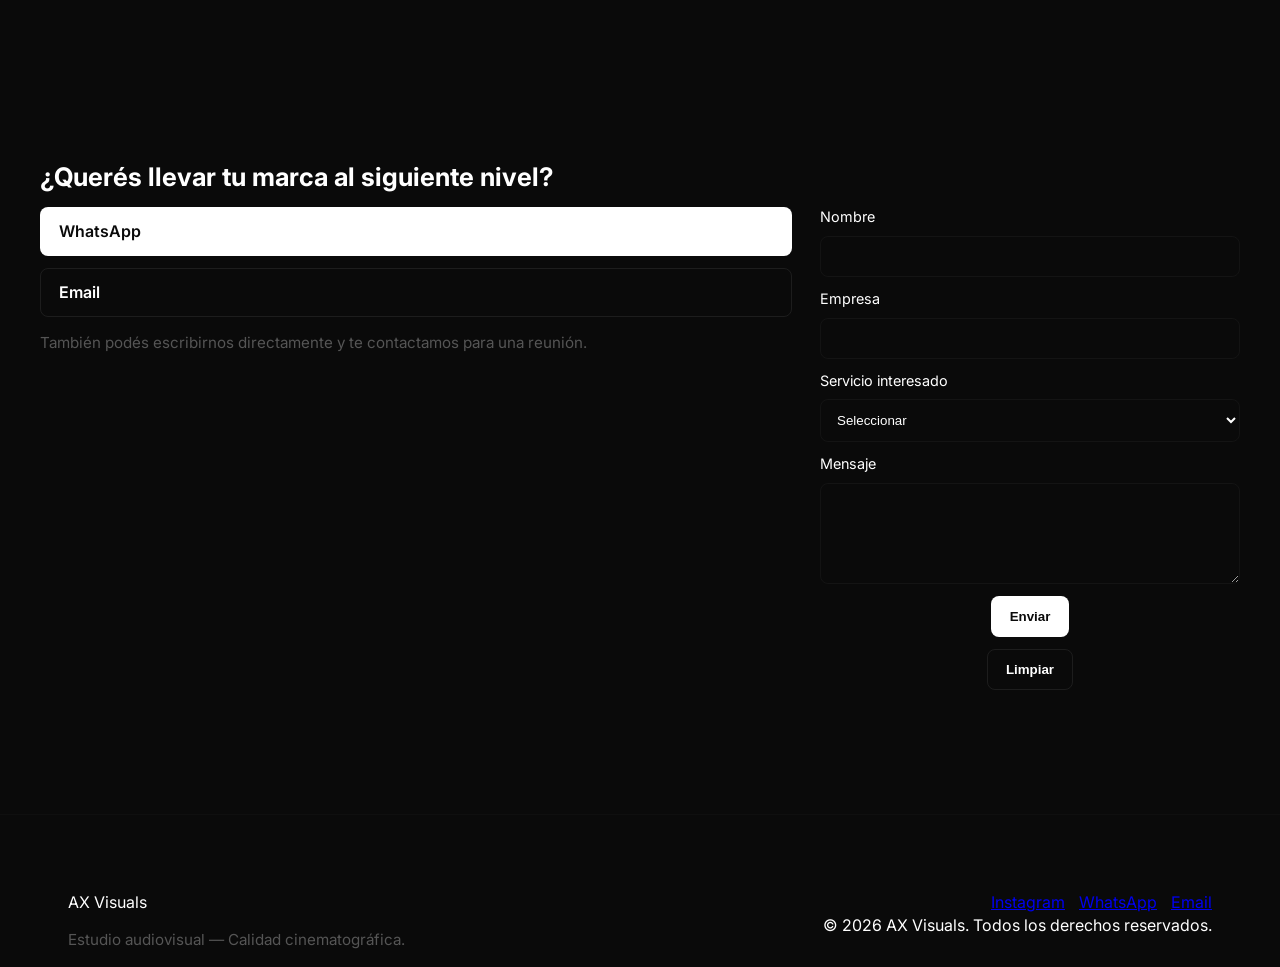
==== commit 7ab76268: "Update index.html" ====
--- a/index.html
+++ b/index.html
@@ -10,11 +10,11 @@
   <meta property="og:title" content="AX Visuals — Estudio Audiovisual" />
   <meta property="og:description" content="Transformamos ideas en experiencias visuales: videos publicitarios, animación y motion graphics para marcas que buscan calidad cinematográfica." />
   <meta property="og:type" content="website" />
-  <meta property="og:image" content="/assets/images/proyecto1.jpg" />
+  <meta property="og:image" content="/assets/images/axvisual.png" />
   <meta name="twitter:card" content="summary_large_image" />
 
   <!-- Favicon -->
-  <link rel="icon" href="/assets/images/favicon.ico" />
+  <link rel="icon" href="/assets/images/axvisual.png" />
 
   <!-- Fonts -->
   <link href="https://fonts.googleapis.com/css2?family=Inter:wght@300;400;600;700;900&family=Poppins:wght@400;600;700&display=swap" rel="stylesheet">
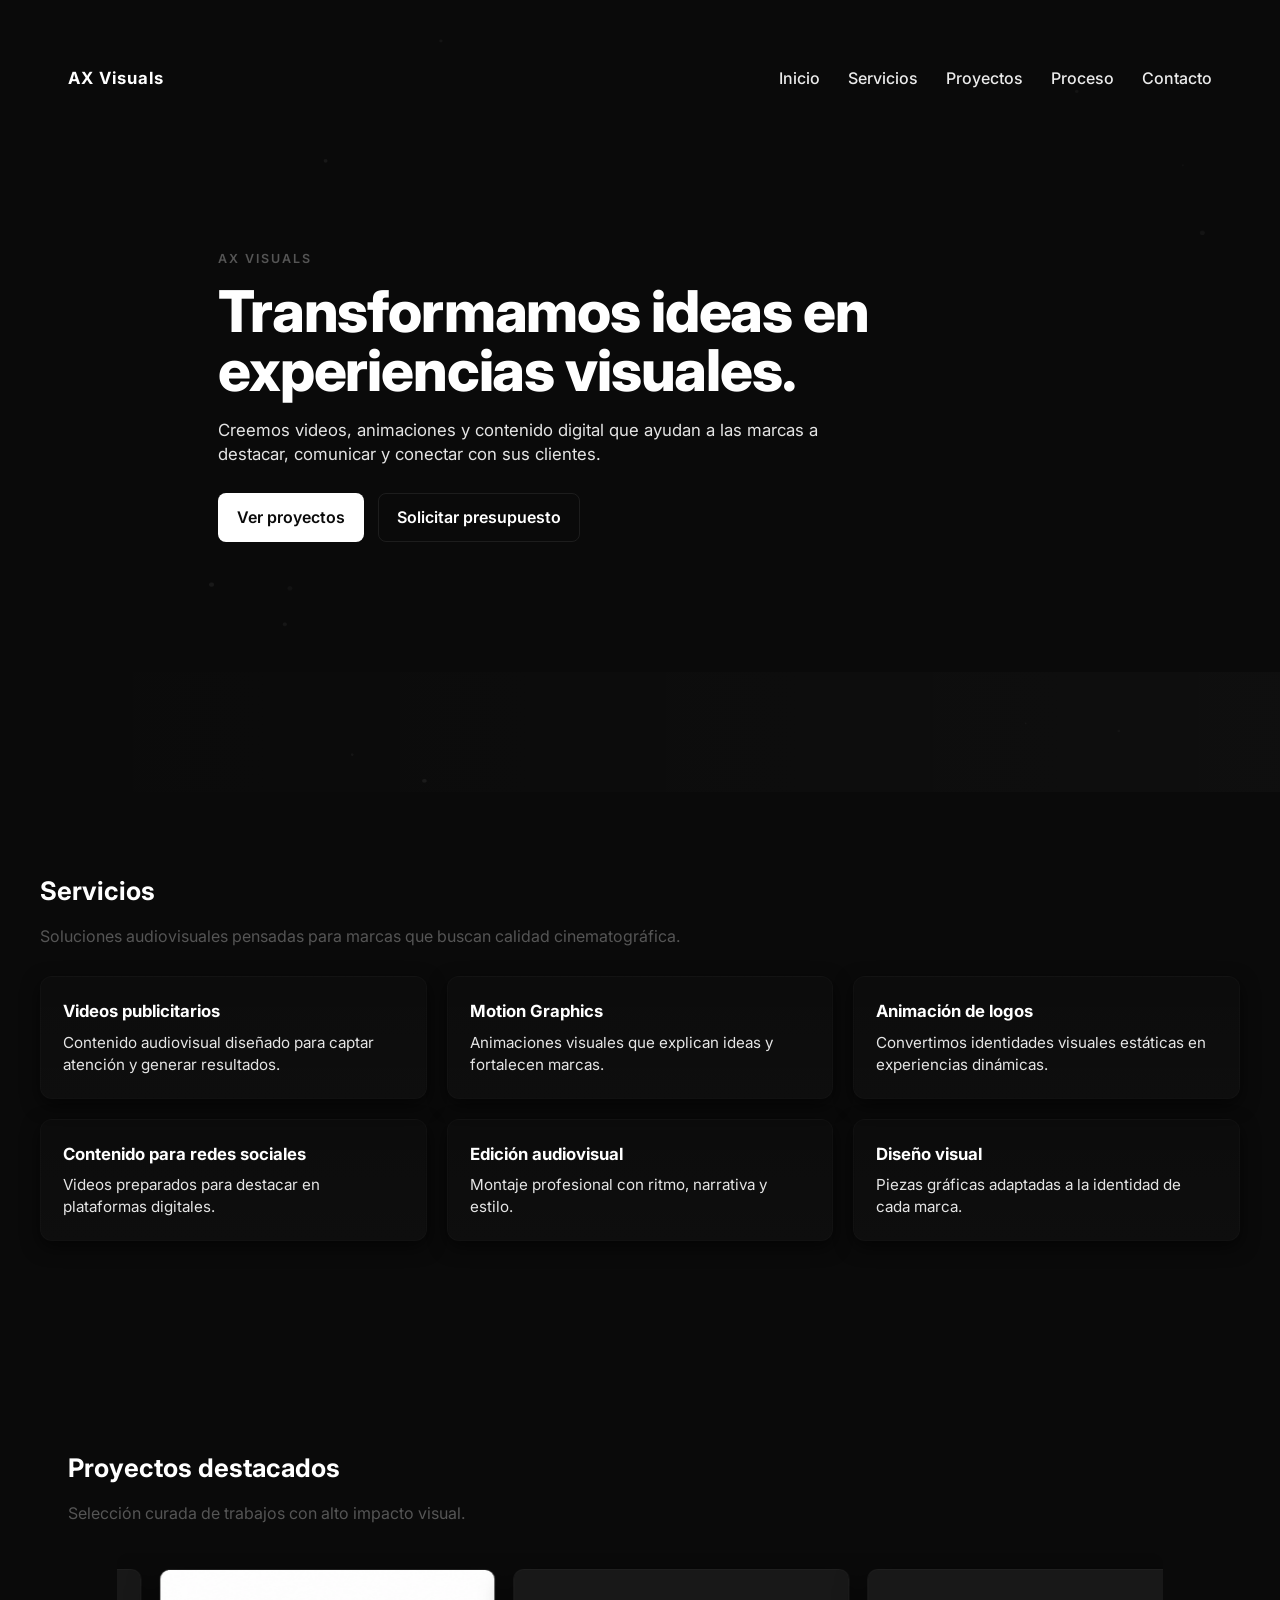
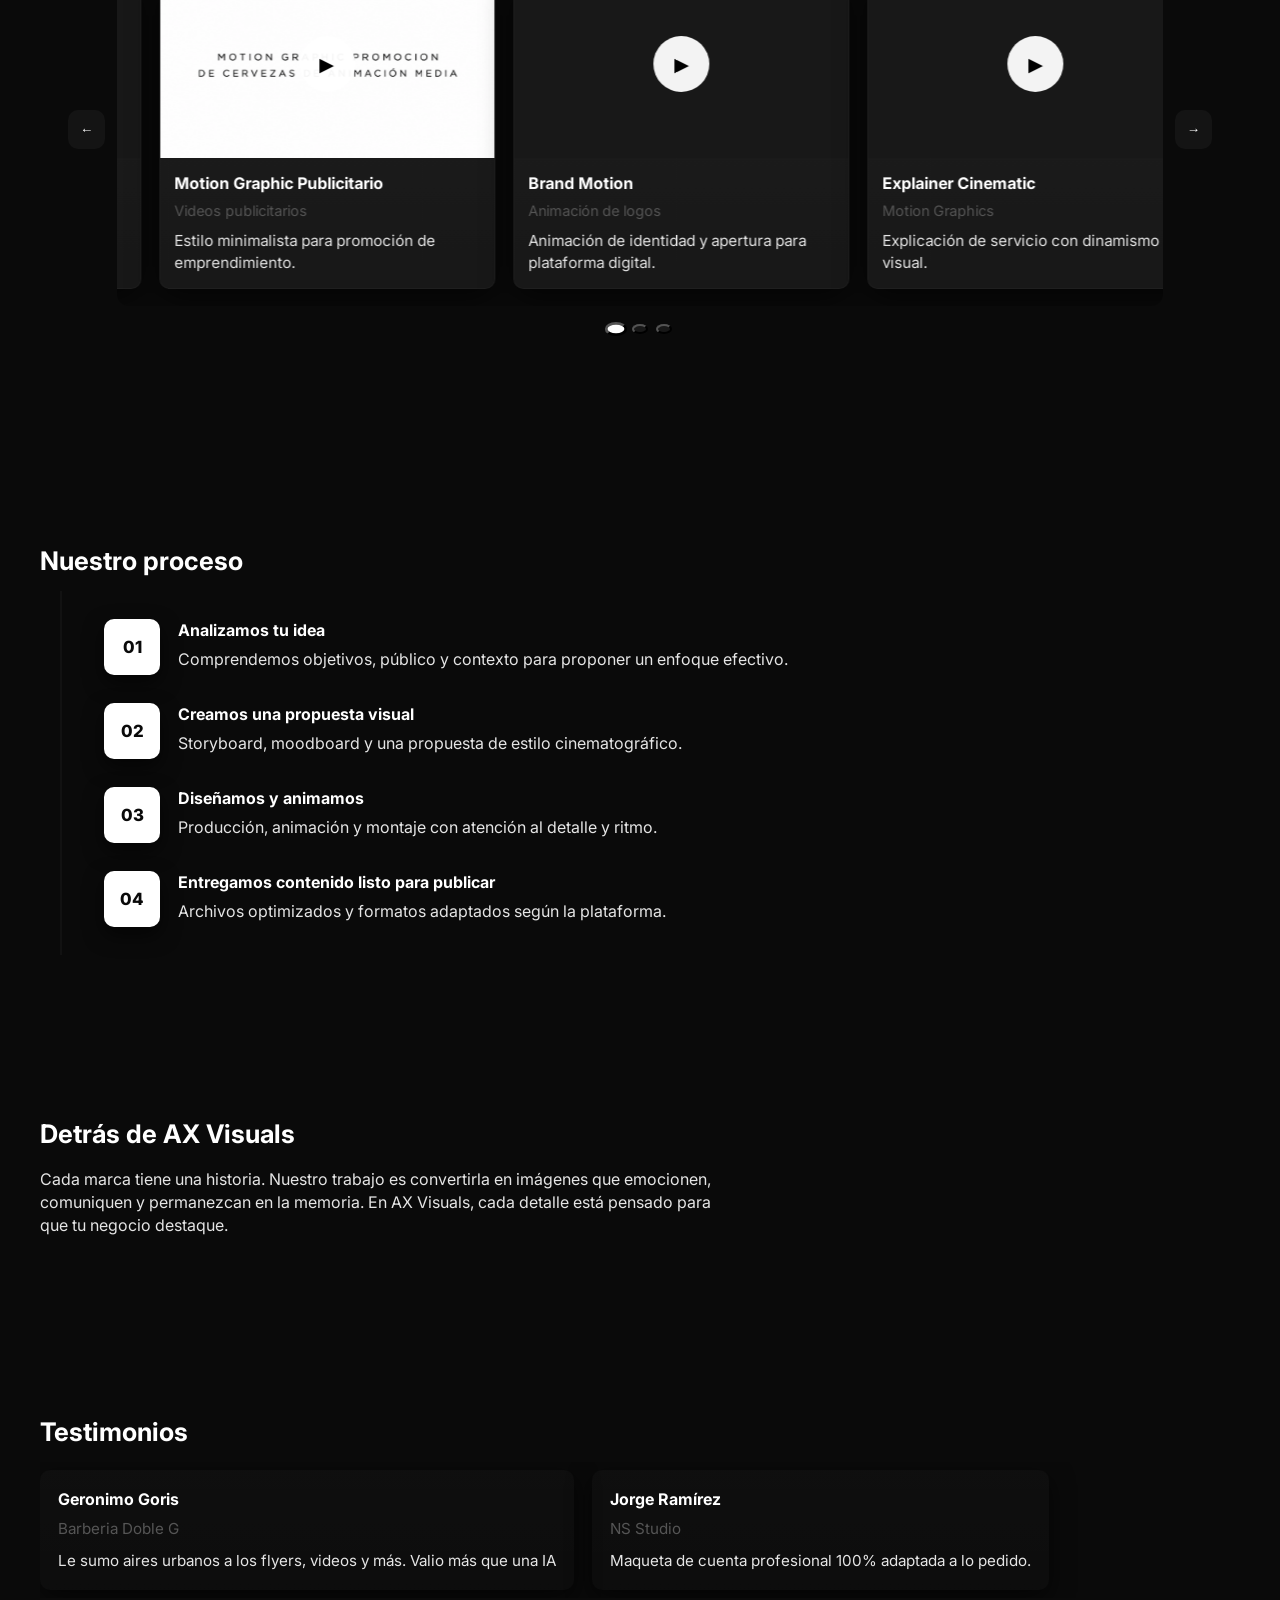
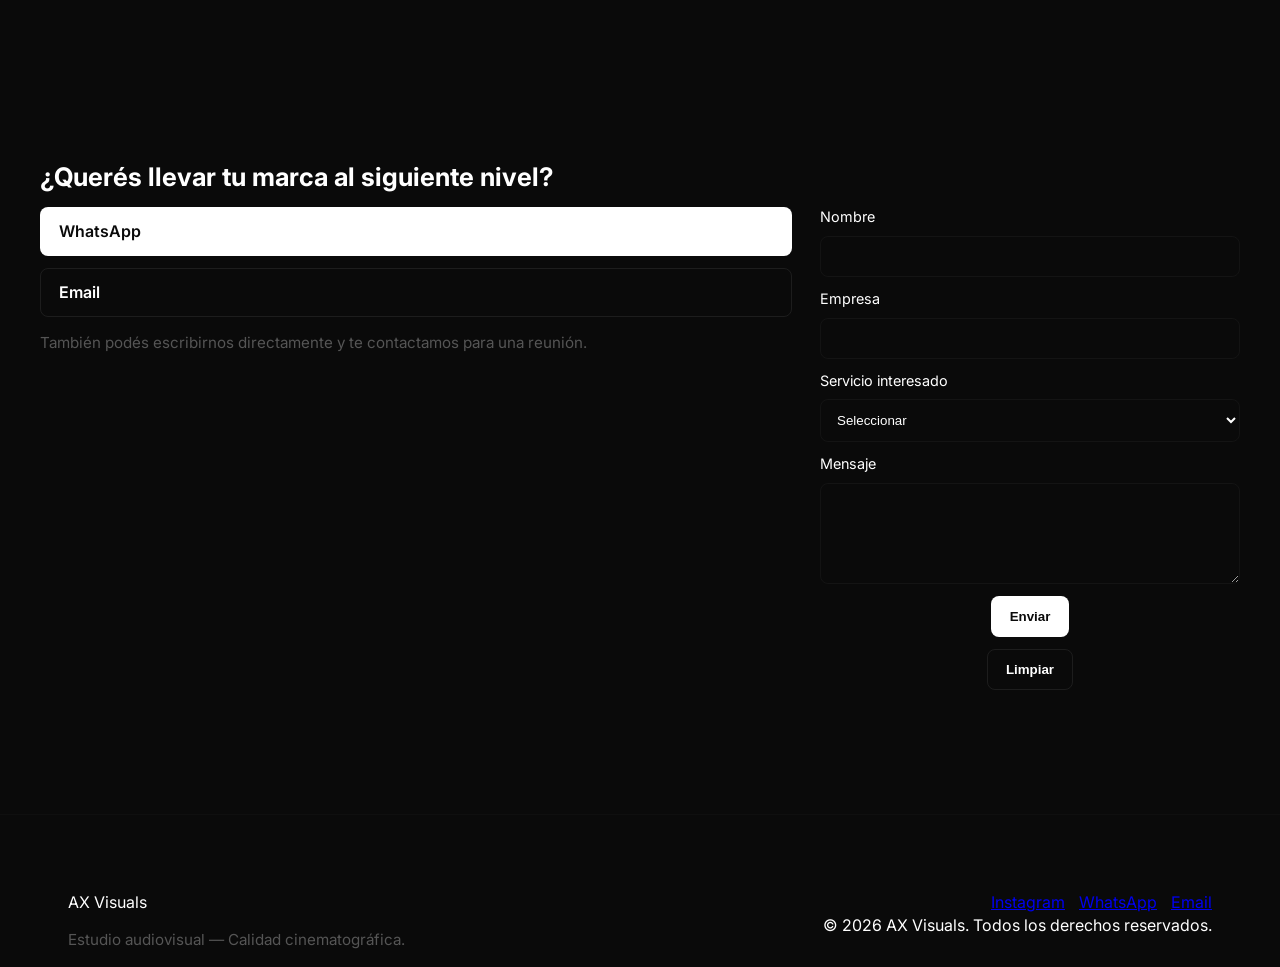
==== commit 4207821b: "Update index.html" ====
--- a/index.html
+++ b/index.html
@@ -10,7 +10,7 @@
   <meta property="og:title" content="AX Visuals — Estudio Audiovisual" />
   <meta property="og:description" content="Transformamos ideas en experiencias visuales: videos publicitarios, animación y motion graphics para marcas que buscan calidad cinematográfica." />
   <meta property="og:type" content="website" />
-  <meta property="og:image" content="/assets/images/axvisual.png" />
+  <meta property="og:image" content="assets/images/axvisual.png" />
   <meta name="twitter:card" content="summary_large_image" />
 
   <!-- Favicon -->
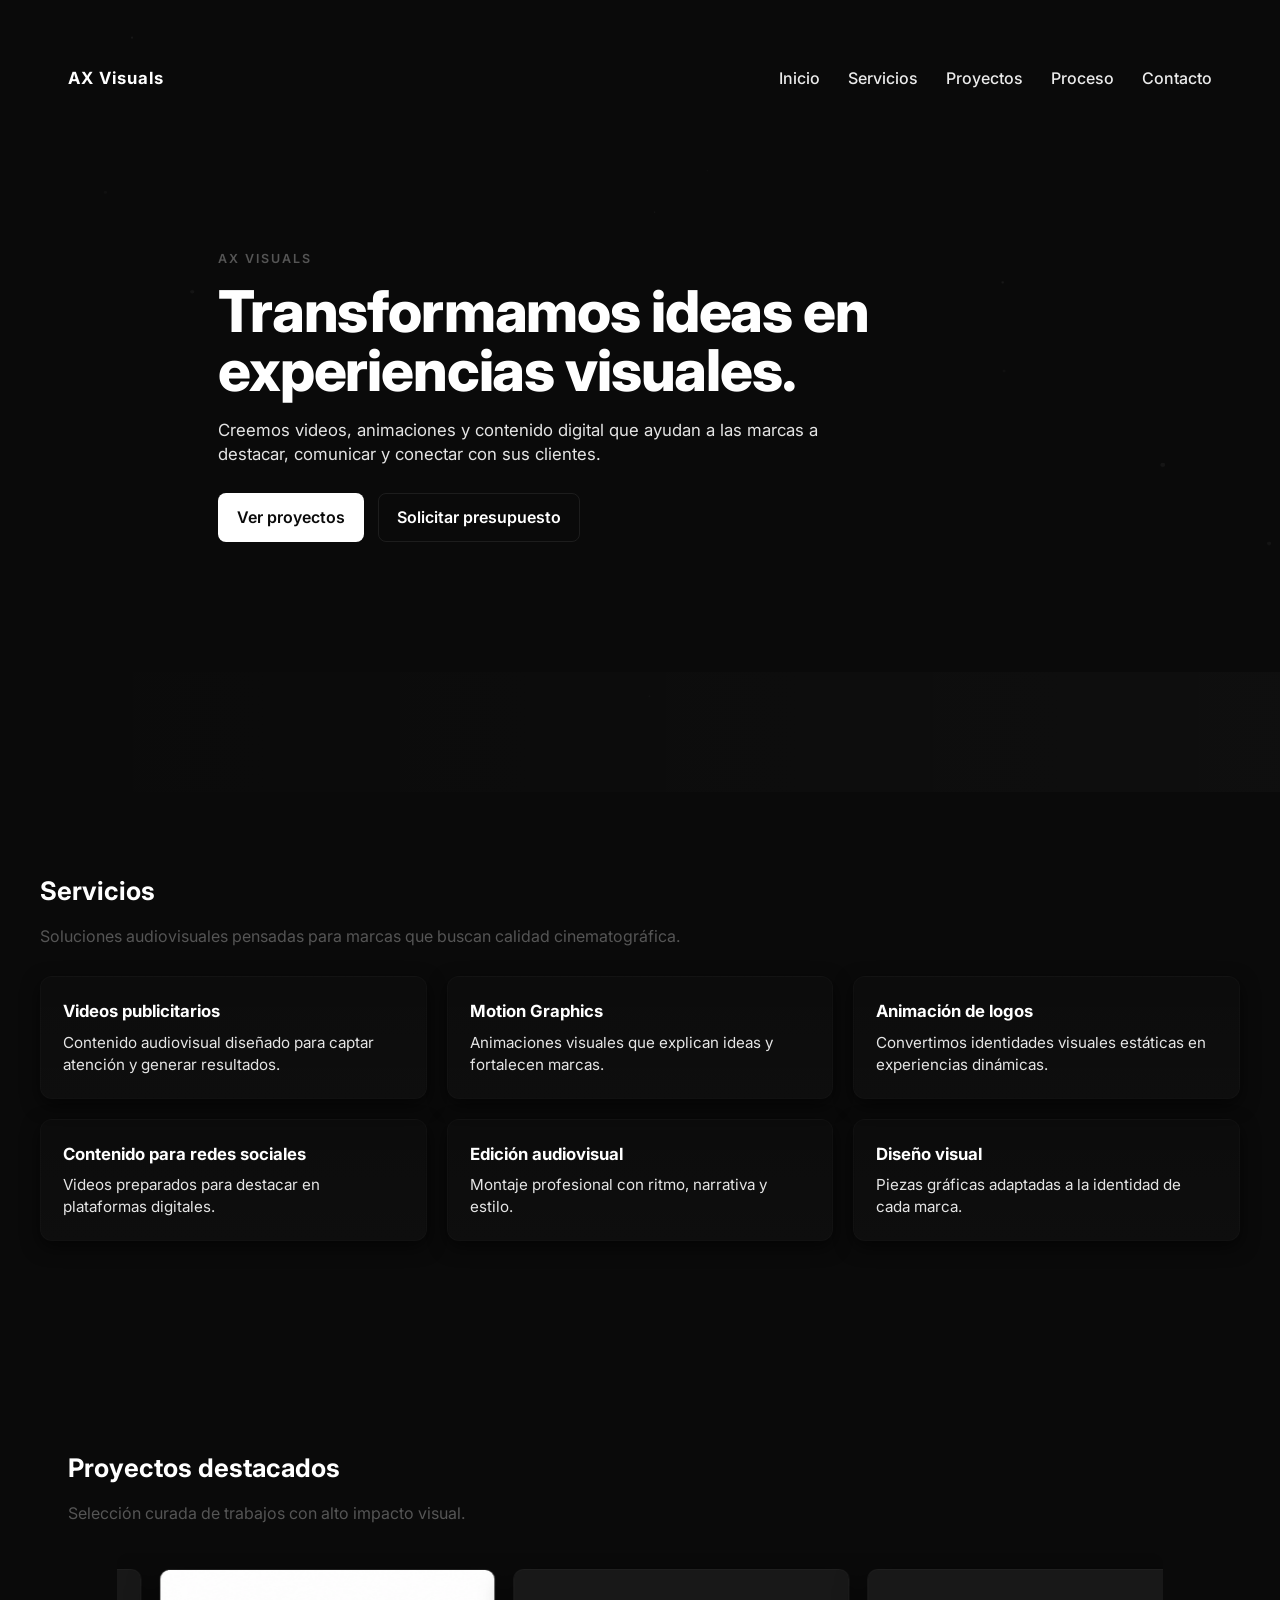
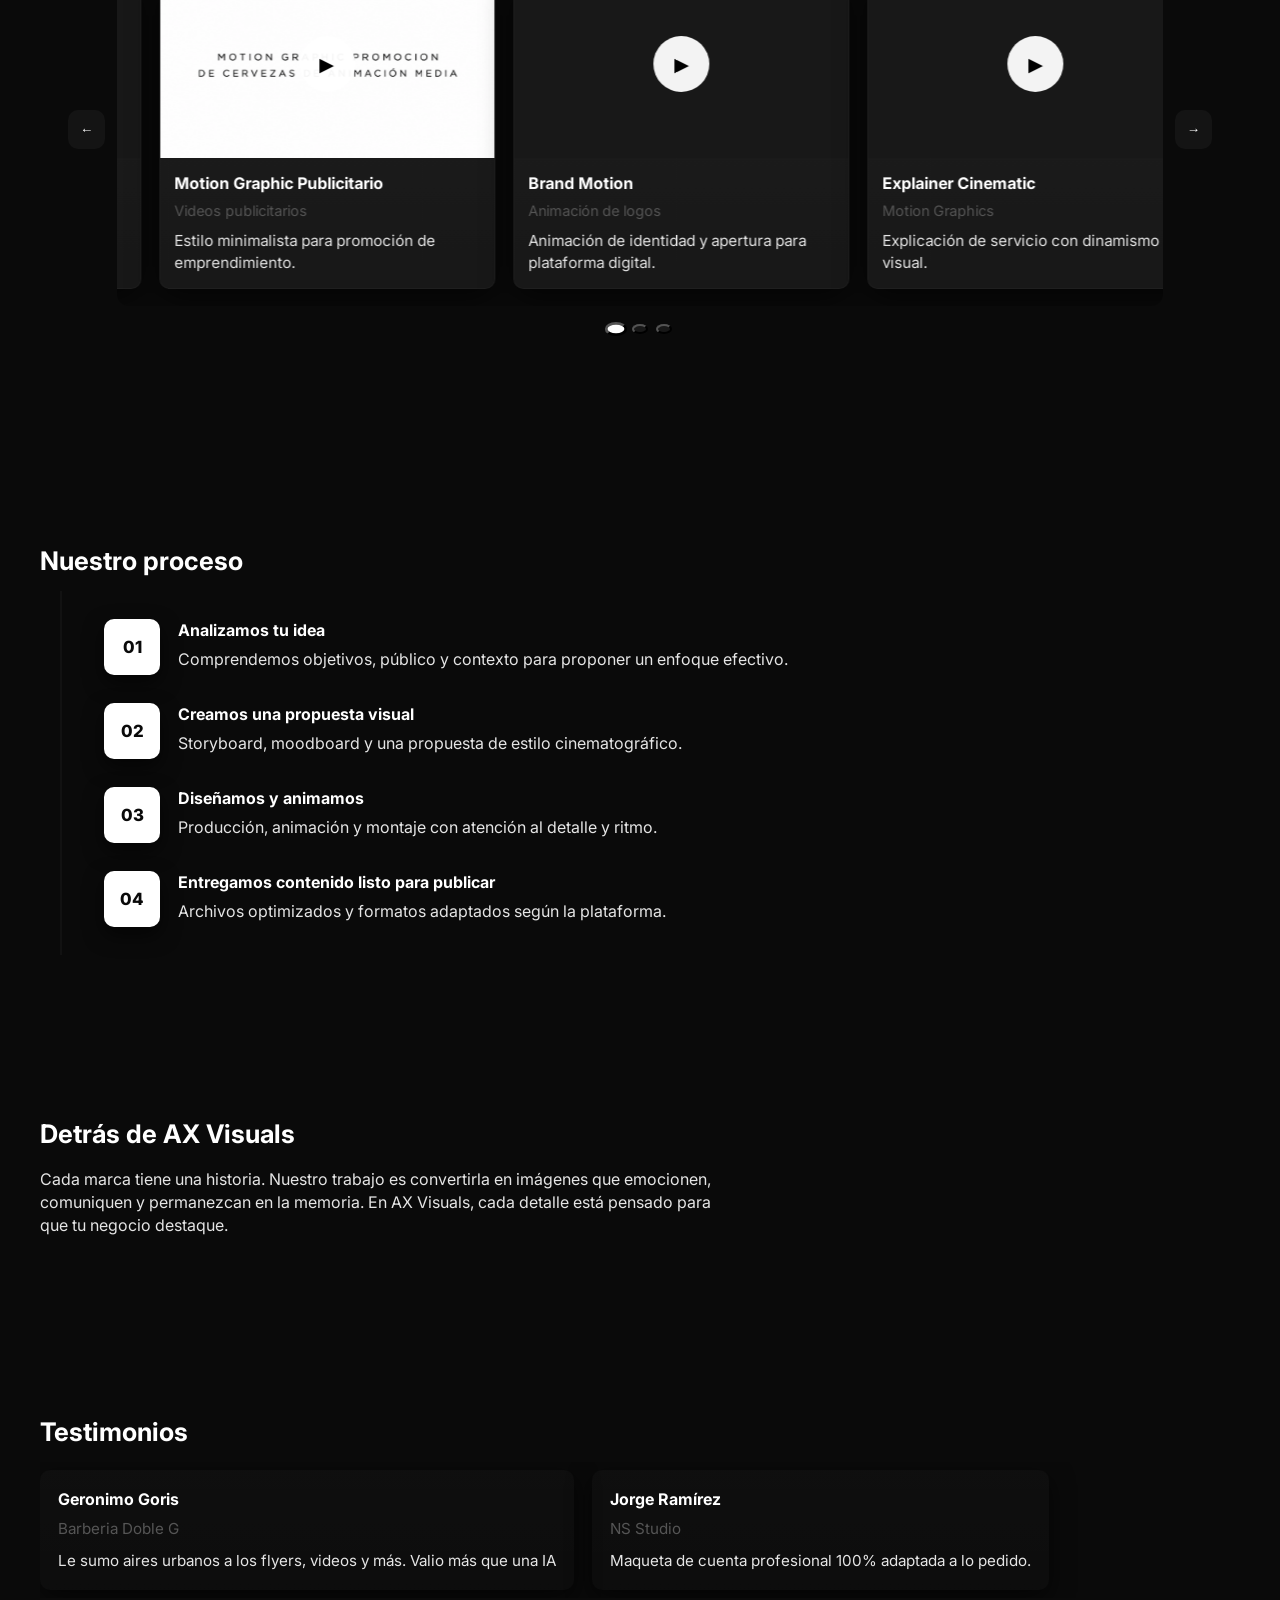
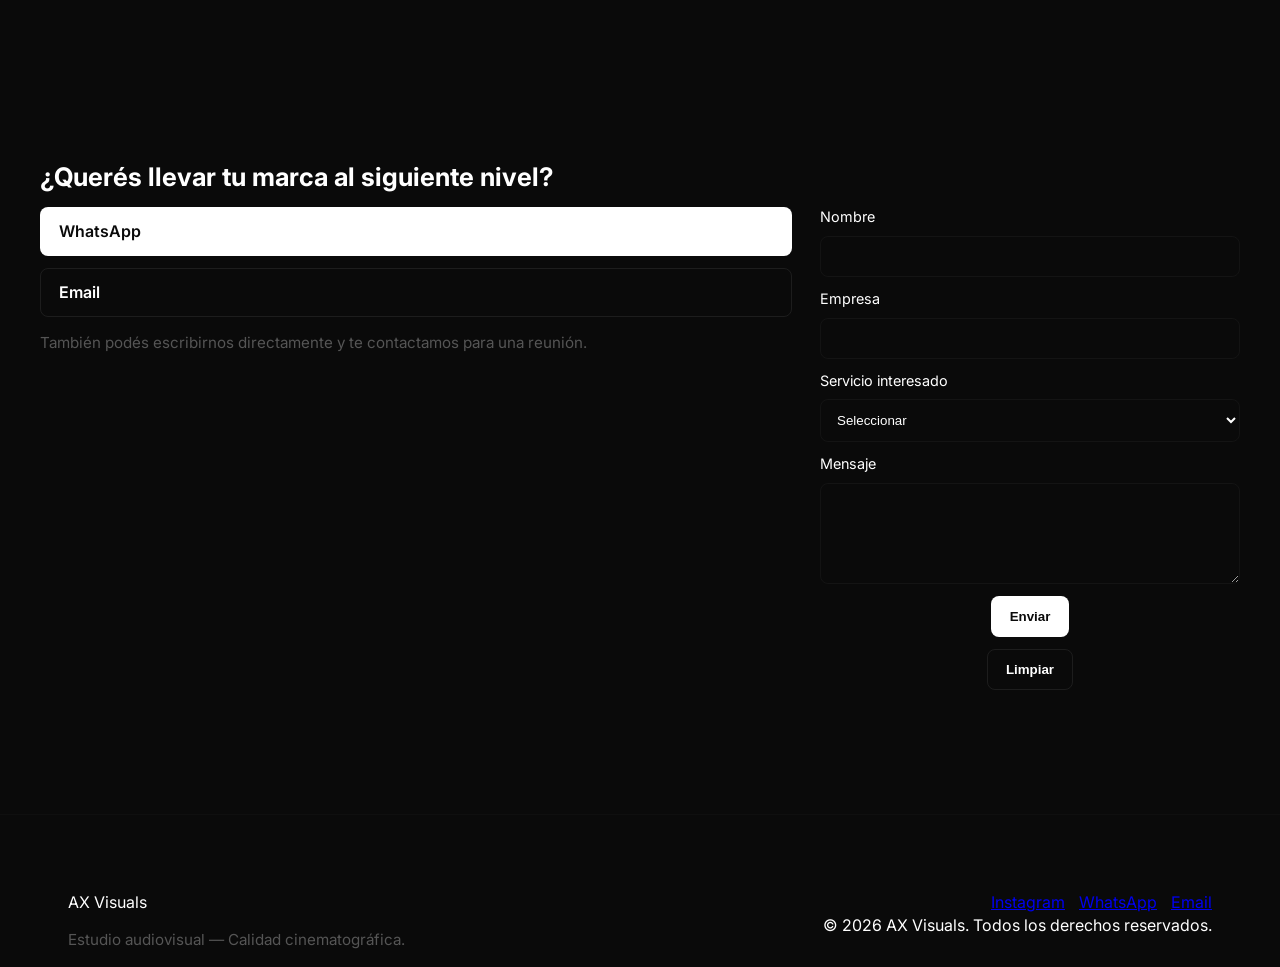
==== commit 3d202242: "Update index.html" ====
--- a/index.html
+++ b/index.html
@@ -14,7 +14,7 @@
   <meta name="twitter:card" content="summary_large_image" />
 
   <!-- Favicon -->
-  <link rel="icon" href="/assets/images/axvisual.png" />
+  <link rel="icon" href="assets/images/axvisual.png" />
 
   <!-- Fonts -->
   <link href="https://fonts.googleapis.com/css2?family=Inter:wght@300;400;600;700;900&family=Poppins:wght@400;600;700&display=swap" rel="stylesheet">
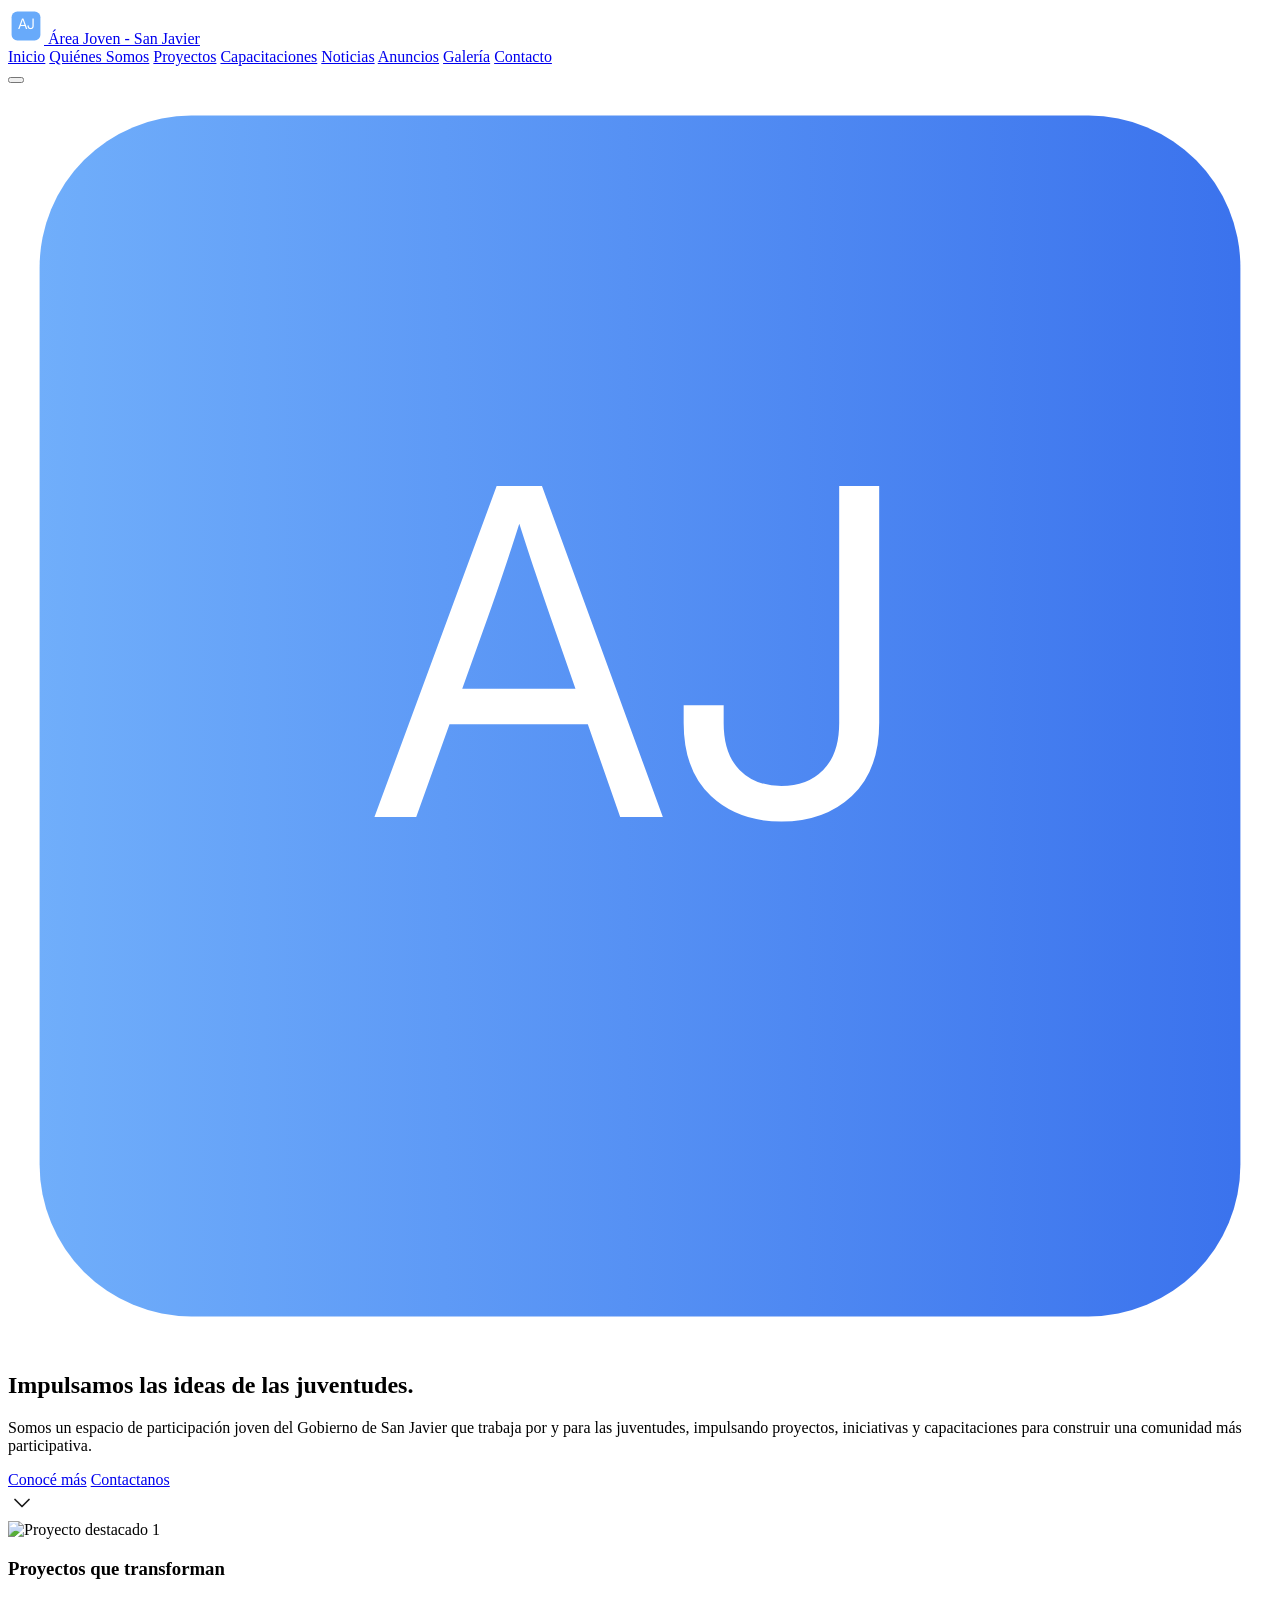
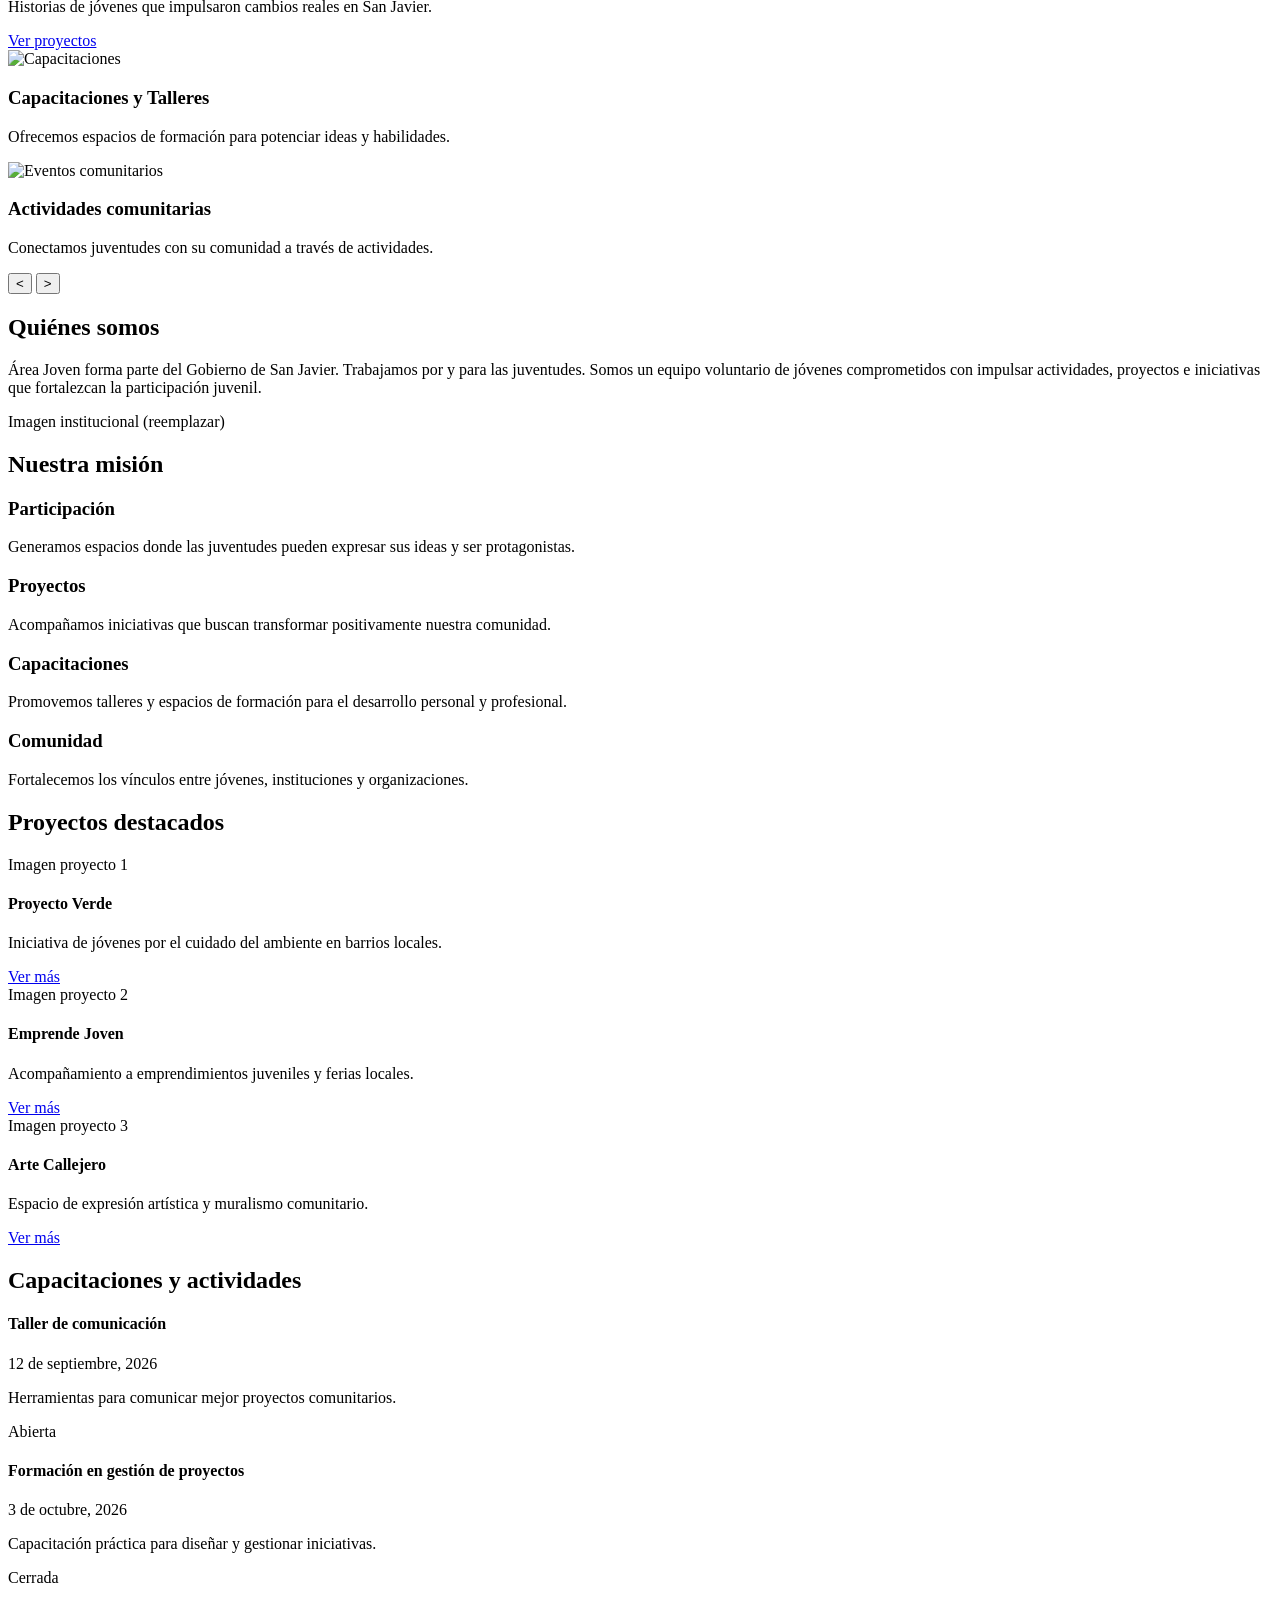
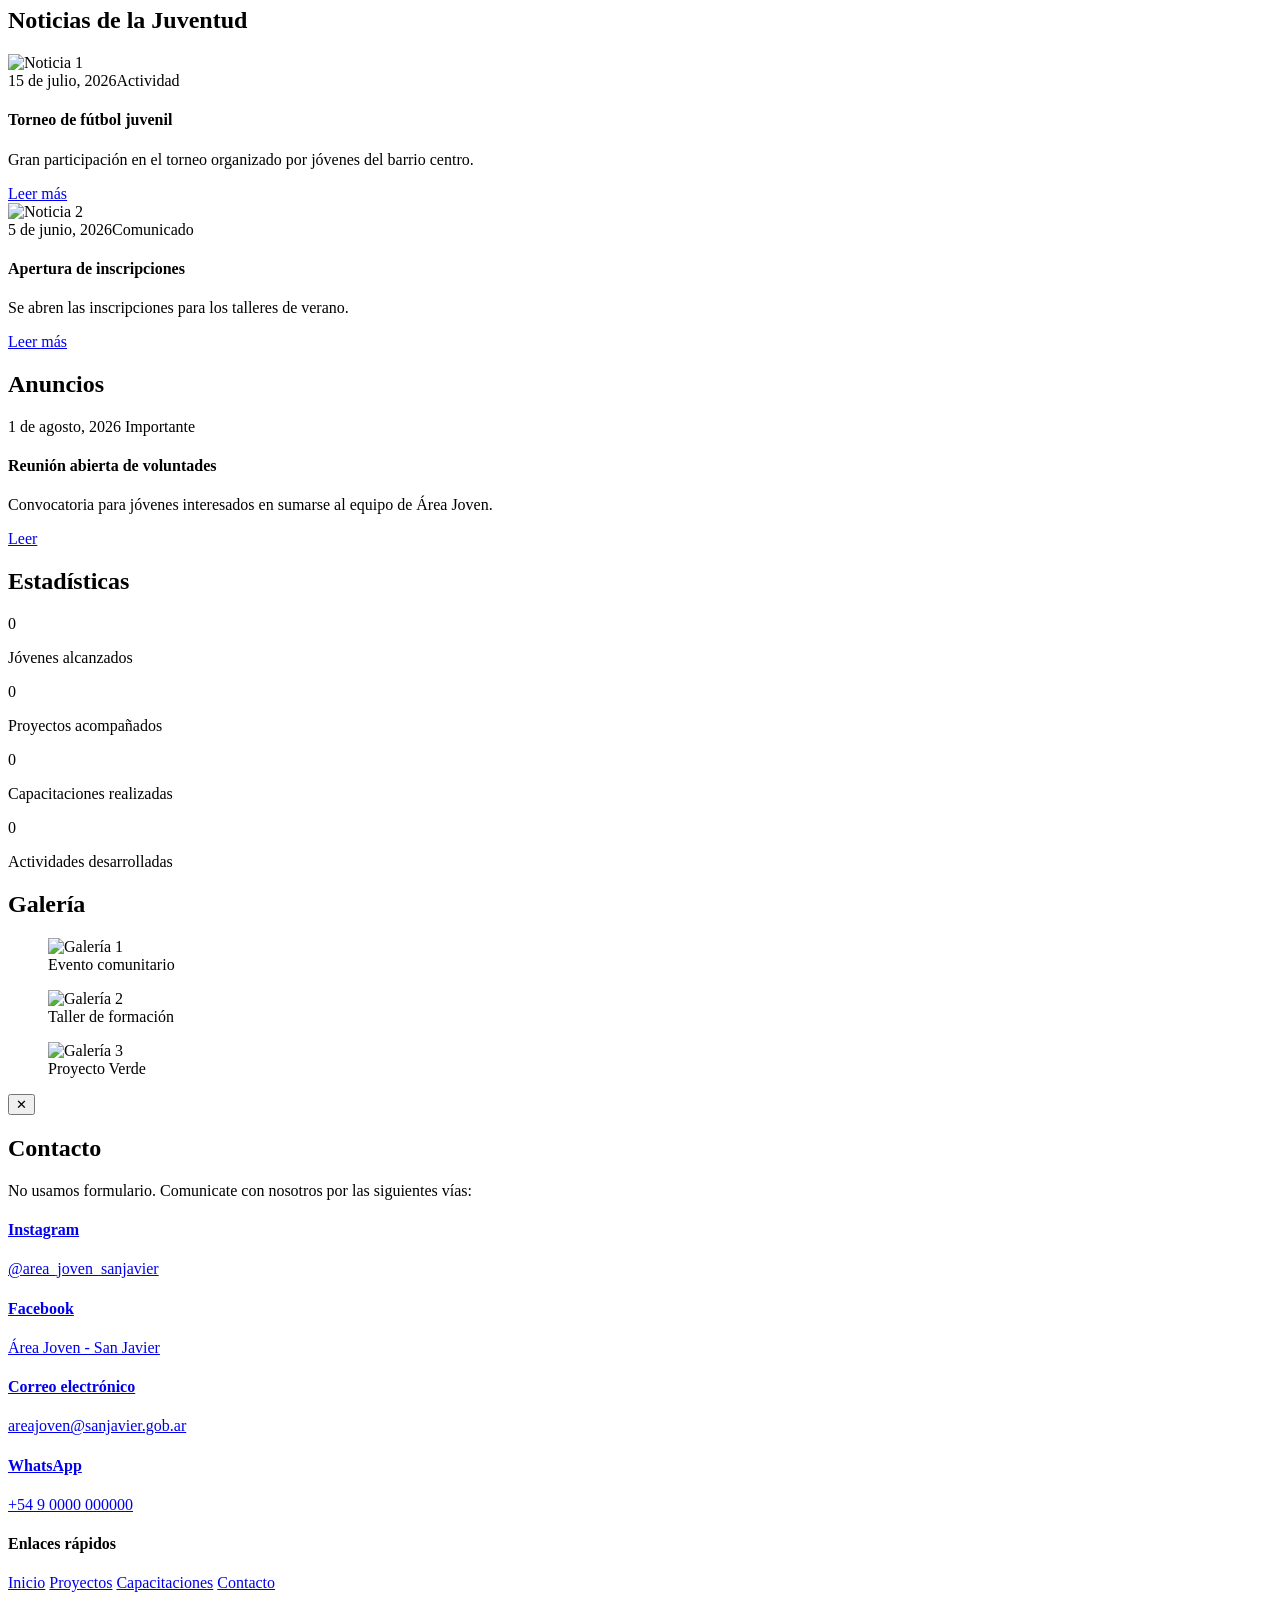
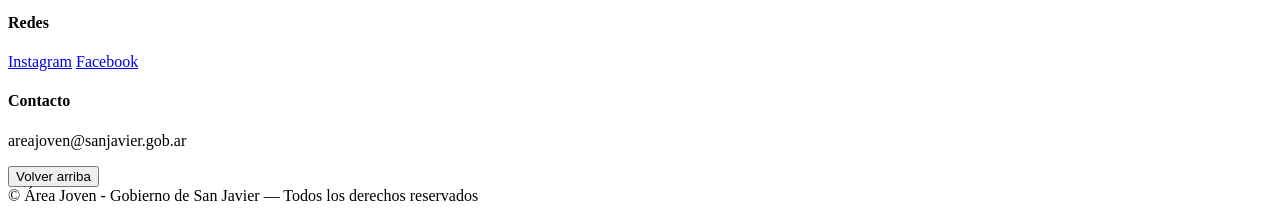
==== commit c869d3a9: "Agregar/actualizar index.html para área-joven — sitio completo (rama area-joven)" ====
--- a/index.html
+++ b/index.html
@@ -1,292 +1,414 @@
 <!doctype html>
 <html lang="es">
 <head>
-  <meta charset="utf-8" />
-  <meta name="viewport" content="width=device-width,initial-scale=1" />
-  <title>AX Visuals — Estudio Audiovisual</title>
-  <meta name="description" content="AX Visuals — Estudio audiovisual premium: videos publicitarios, animación, motion graphics y edición profesional. Transformamos ideas en experiencias visuales." />
-  <!-- Open Graph / Social -->
-  <meta property="og:site_name" content="AX Visuals" />
-  <meta property="og:title" content="AX Visuals — Estudio Audiovisual" />
-  <meta property="og:description" content="Transformamos ideas en experiencias visuales: videos publicitarios, animación y motion graphics para marcas que buscan calidad cinematográfica." />
-  <meta property="og:type" content="website" />
-  <meta property="og:image" content="assets/images/axvisual.png" />
-  <meta name="twitter:card" content="summary_large_image" />
-
-  <!-- Favicon -->
-  <link rel="icon" href="assets/images/axvisual.png" />
-
-  <!-- Fonts -->
-  <link href="https://fonts.googleapis.com/css2?family=Inter:wght@300;400;600;700;900&family=Poppins:wght@400;600;700&display=swap" rel="stylesheet">
-
-  <!-- Styles -->
-  <link rel="stylesheet" href="style.css" />
-
-  <!-- SEO canonical (ajusta si es necesario) -->
-  <link rel="canonical" href="https://your-site.github.io/" />
-
+  <meta charset="utf-8">
+  <meta name="viewport" content="width=device-width,initial-scale=1">
+  <title>Área Joven — Gobierno de San Javier</title>
+  <meta name="description" content="Área Joven: participación, proyectos y capacitaciones para las juventudes de San Javier.">
+
+  <!-- Google Fonts -->
+  <link href="https://fonts.googleapis.com/css2?family=Inter:wght@300;400;600;700;800&display=swap" rel="stylesheet">
+  <!-- Lucide Icons -->
+  <script type="module" src="https://unpkg.com/lucide@0.264.0/dist/lucide.esm.js"></script>
+  <link rel="stylesheet" href="style.css">
 </head>
 <body>
+  <!-- Scroll progress bar -->
+  <div id="progress-bar" aria-hidden="true"></div>
+
   <!-- NAVBAR -->
-  <header class="site-header" id="siteHeader">
+  <header id="main-header" class="navbar transparent">
     <div class="container nav-inner">
-      <a class="logo" href="#">AX Visuals</a>
-
-      <nav class="nav" id="mainNav" aria-label="Menú principal">
-        <ul class="nav-list">
-          <li><a href="#home">Inicio</a></li>
-          <li><a href="#services">Servicios</a></li>
-          <li><a href="#projects">Proyectos</a></li>
-          <li><a href="#process">Proceso</a></li>
-          <li><a href="#contact">Contacto</a></li>
-        </ul>
+      <a class="brand" href="#hero">
+        <!-- Small logo placeholder for navbar -->
+        <svg width="36" height="36" viewBox="0 0 100 100" aria-hidden="true" class="logo-sm">
+          <rect x="10" y="10" width="80" height="80" rx="16" fill="#60A5FA" opacity="0.95"></rect>
+          <text x="50" y="58" text-anchor="middle" font-size="40" fill="#fff" font-family="Inter, sans-serif">AJ</text>
+        </svg>
+        <span class="sr-only">Área Joven - San Javier</span>
+      </a>
+
+      <nav class="nav-links" id="nav-links">
+        <a href="#hero">Inicio</a>
+        <a href="#quienes">Quiénes Somos</a>
+        <a href="#proyectos">Proyectos</a>
+        <a href="#capacitaciones">Capacitaciones</a>
+        <a href="#noticias">Noticias</a>
+        <a href="#anuncios">Anuncios</a>
+        <a href="#galeria">Galería</a>
+        <a href="#contacto">Contacto</a>
       </nav>
 
-      <button id="btnHamburger" class="hamburger" aria-label="Abrir menú" aria-expanded="false">
-        <span class="hamburger-line"></span>
+      <button id="hamburger" class="hamburger" aria-label="Abrir menú" aria-expanded="false">
+        <span></span><span></span><span></span>
       </button>
     </div>
-    <div class="mobile-drawer" id="mobileDrawer" aria-hidden="true">
-      <ul class="mobile-list">
-        <li><a href="#home">Inicio</a></li>
-        <li><a href="#services">Servicios</a></li>
-        <li><a href="#projects">Proyectos</a></li>
-        <li><a href="#process">Proceso</a></li>
-        <li><a href="#contact">Contacto</a></li>
-      </ul>
-    </div>
   </header>
 
+  <!-- HERO -->
   <main>
-    <!-- HERO -->
-    <section id="home" class="hero">
-      <canvas id="heroParticles" class="hero-canvas" aria-hidden="true"></canvas>
-
-      <div class="hero-content container">
-        <div class="eyebrow">AX Visuals</div>
-        <h1 class="hero-title">
-          Transformamos ideas en experiencias visuales.
-        </h1>
-        <p class="hero-sub">
-          Creemos videos, animaciones y contenido digital que ayudan a las marcas a destacar, comunicar y conectar con sus clientes.
-        </p>
-        <div class="hero-ctas">
-          <a class="btn btn-primary" href="#projects">Ver proyectos</a>
-          <a class="btn btn-outline" href="#contact">Solicitar presupuesto</a>
-        </div>
-      </div>
-
-      <div class="hero-filmstrip" aria-hidden="true"></div>
-    </section>
-
-    <!-- SERVICES -->
-    <section id="services" class="section services container">
-      <h2 class="section-title">Servicios</h2>
-      <p class="section-lead">Soluciones audiovisuales pensadas para marcas que buscan calidad cinematográfica.</p>
-
-      <div class="services-grid">
-        <!-- Card template: image optional -->
-        <article class="service-card" tabindex="0" aria-labelledby="s1-title">
-          <div class="service-inner">
-            <h3 id="s1-title">Videos publicitarios</h3>
-            <p>Contenido audiovisual diseñado para captar atención y generar resultados.</p>
-          </div>
-        </article>
-
-        <article class="service-card" tabindex="0" aria-labelledby="s2-title">
-          <div class="service-inner">
-            <h3 id="s2-title">Motion Graphics</h3>
-            <p>Animaciones visuales que explican ideas y fortalecen marcas.</p>
-          </div>
-        </article>
-
-        <article class="service-card" tabindex="0" aria-labelledby="s3-title">
-          <div class="service-inner">
-            <h3 id="s3-title">Animación de logos</h3>
-            <p>Convertimos identidades visuales estáticas en experiencias dinámicas.</p>
-          </div>
-        </article>
-
-        <article class="service-card" tabindex="0" aria-labelledby="s4-title">
-          <div class="service-inner">
-            <h3 id="s4-title">Contenido para redes sociales</h3>
-            <p>Videos preparados para destacar en plataformas digitales.</p>
-          </div>
-        </article>
-
-        <article class="service-card" tabindex="0" aria-labelledby="s5-title">
-          <div class="service-inner">
-            <h3 id="s5-title">Edición audiovisual</h3>
-            <p>Montaje profesional con ritmo, narrativa y estilo.</p>
-          </div>
-        </article>
-
-        <article class="service-card" tabindex="0" aria-labelledby="s6-title">
-          <div class="service-inner">
-            <h3 id="s6-title">Diseño visual</h3>
-            <p>Piezas gráficas adaptadas a la identidad de cada marca.</p>
-          </div>
-        </article>
-      </div>
-    </section>
-
-    <!-- PROJECTS / VIDEO CAROUSEL -->
-    <section id="projects" class="section projects">
-      <div class="container">
-        <h2 class="section-title">Proyectos destacados</h2>
-        <p class="section-lead">Selección curada de trabajos con alto impacto visual.</p>
-
-        <div class="carousel-wrap" id="carouselWrap">
-          <button class="carousel-arrow left" id="prevBtn" aria-label="Anterior">&larr;</button>
-
-          <div class="carousel-viewport" id="carouselViewport">
-            <div class="carousel-track" id="carouselTrack" role="list">
-              <!-- Slides se crean por JS o puedes duplicar HTML con datos estáticos -->
-              <!-- Ejemplo de slide (se recomienda gestionar desde JS para lazy loading) -->
-            </div>
-          </div>
-
-          <button class="carousel-arrow right" id="nextBtn" aria-label="Siguiente">&rarr;</button>
-        </div>
-
-        <div class="carousel-indicators" id="carouselIndicators" role="tablist"></div>
-      </div>
-    </section>
-
-    <!-- PROCESS -->
-    <section id="process" class="section process container">
-      <h2 class="section-title">Nuestro proceso</h2>
-      <div class="timeline" aria-hidden="false">
-        <div class="timeline-line" aria-hidden="true"></div>
-
-        <div class="timeline-item">
-          <div class="step">01</div>
-          <div class="step-body">
-            <h4>Analizamos tu idea</h4>
-            <p>Comprendemos objetivos, público y contexto para proponer un enfoque efectivo.</p>
-          </div>
-        </div>
-
-        <div class="timeline-item">
-          <div class="step">02</div>
-          <div class="step-body">
-            <h4>Creamos una propuesta visual</h4>
-            <p>Storyboard, moodboard y una propuesta de estilo cinematográfico.</p>
-          </div>
-        </div>
-
-        <div class="timeline-item">
-          <div class="step">03</div>
-          <div class="step-body">
-            <h4>Diseñamos y animamos</h4>
-            <p>Producción, animación y montaje con atención al detalle y ritmo.</p>
-          </div>
-        </div>
-
-        <div class="timeline-item">
-          <div class="step">04</div>
-          <div class="step-body">
-            <h4>Entregamos contenido listo para publicar</h4>
-            <p>Archivos optimizados y formatos adaptados según la plataforma.</p>
-          </div>
-        </div>
-      </div>
-    </section>
-
-    <!-- ABOUT -->
-    <section id="about" class="section about container">
-      <h2 class="section-title">Detrás de AX Visuals</h2>
-      <p class="about-text">Cada marca tiene una historia. Nuestro trabajo es convertirla en imágenes que emocionen, comuniquen y permanezcan en la memoria. En AX Visuals, cada detalle está pensado para que tu negocio destaque.</p>
-    </section>
-
-    <!-- TESTIMONIALS -->
-    <section class="section testimonials container">
-      <h2 class="section-title">Testimonios</h2>
-      <div class="testimonials-carousel" id="testimonials">
-        <div class="testi-track" id="testiTrack">
-          <!-- Cards created by JS for flexibility -->
-        </div>
-      </div>
-    </section>
-
-    <!-- CONTACT -->
-    <section id="contact" class="section contact container">
-      <h2 class="section-title">¿Querés llevar tu marca al siguiente nivel?</h2>
-      <div class="contact-grid">
-        <div class="contact-actions">
-          <a class="btn btn-primary" href="https://wa.link/cd9mg7" target="_blank" rel="noopener" aria-label="WhatsApp">WhatsApp</a>
-          <a class="btn btn-outline" href="mailto:axstudiovisuals@gmail.com" aria-label="Email">Email</a>
-          <p class="muted">También podés escribirnos directamente y te contactamos para una reunión.</p>
-        </div>
-
-        <form id="contactForm" class="contact-form" action="javascript:void(0)" aria-label="Formulario de contacto">
-          <div class="form-row">
-            <label for="name">Nombre</label>
-            <input id="name" name="name" type="text" required />
-          </div>
-          <div class="form-row">
-            <label for="company">Empresa</label>
-            <input id="company" name="company" type="text" />
-          </div>
-          <div class="form-row">
-            <label for="service">Servicio interesado</label>
-            <select id="service" name="service" required>
-              <option value="">Seleccionar</option>
-              <option>Videos publicitarios</option>
-              <option>Motion Graphics</option>
-              <option>Animación de logos</option>
-              <option>Contenido para redes</option>
-              <option>Edición audiovisual</option>
-              <option>Diseño visual</option>
-            </select>
-          </div>
-          <div class="form-row">
-            <label for="message">Mensaje</label>
-            <textarea id="message" name="message" rows="5" required></textarea>
-          </div>
-          <div class="form-row form-actions">
-            <button type="submit" class="btn btn-primary">Enviar</button>
-            <button type="reset" class="btn btn-outline">Limpiar</button>
-          </div>
-          <p id="formStatus" class="muted" aria-live="polite"></p>
-        </form>
+    <section id="hero" class="hero">
+      <!-- Floating geometric background shapes -->
+      <div class="hero-bg">
+        <div class="shape s1"></div>
+        <div class="shape s2"></div>
+        <div class="shape s3"></div>
+      </div>
+
+      <div class="container hero-inner">
+        <!-- Large central logo placeholder (editable) -->
+        <!-- Reemplazar este SVG por el LOGO oficial cuando esté disponible -->
+        <div class="logo-placeholder" id="logo-placeholder" aria-hidden="false">
+          <svg viewBox="0 0 200 200" class="logo-hero" xmlns="http://www.w3.org/2000/svg">
+            <defs>
+              <linearGradient id="g1" x1="0" x2="1">
+                <stop offset="0" stop-color="#60A5FA" />
+                <stop offset="1" stop-color="#2563EB" />
+              </linearGradient>
+            </defs>
+            <rect x="5" y="5" width="190" height="190" rx="24" fill="url(#g1)" opacity="0.9" />
+            <text x="50%" y="58%" text-anchor="middle" font-size="72" font-family="Inter, sans-serif" fill="#fff">AJ</text>
+          </svg>
+        </div>
+
+        <div class="hero-copy">
+          <h1>Impulsamos las ideas de las juventudes.</h1>
+          <p class="lead">Somos un espacio de participación joven del Gobierno de San Javier que trabaja por y para las juventudes, impulsando proyectos, iniciativas y capacitaciones para construir una comunidad más participativa.</p>
+          <div class="hero-ctas">
+            <a class="btn btn-primary" href="#quienes">Conocé más</a>
+            <a class="btn btn-ghost" id="btn-contact" href="https://www.instagram.com/area_joven_sanjavier" target="_blank" rel="noopener noreferrer">Contactanos</a>
+          </div>
+        </div>
+      </div>
+
+      <!-- Scroll indicator -->
+      <a href="#carrusel" class="scroll-indicator" aria-label="Bajar a contenido">
+        <svg width="28" height="28" viewBox="0 0 24 24" fill="none" stroke="#1A1A1A" stroke-width="1.5" stroke-linecap="round" stroke-linejoin="round">
+          <polyline points="6 9 12 15 18 9"></polyline>
+        </svg>
+      </a>
+    </section>
+
+    <!-- CARRUSEL PRINCIPAL -->
+    <section id="carrusel" class="carousel-section">
+      <div class="container">
+        <div class="carousel" id="carousel">
+          <!-- Slides: añadir nuevas .slide aquí en el HTML para editarlas sin tocar JS -->
+
+          <!-- Slide 1 -->
+          <div class="slide active">
+            <img src="assets/images/slide1.jpg" alt="Proyecto destacado 1" loading="lazy">
+            <div class="slide-caption">
+              <h3>Proyectos que transforman</h3>
+              <p>Historias de jóvenes que impulsaron cambios reales en San Javier.</p>
+              <a href="#proyectos" class="btn btn-slide">Ver proyectos</a>
+            </div>
+          </div>
+
+          <!-- Slide 2 -->
+          <div class="slide">
+            <img src="assets/images/slide2.jpg" alt="Capacitaciones" loading="lazy">
+            <div class="slide-caption">
+              <h3>Capacitaciones y Talleres</h3>
+              <p>Ofrecemos espacios de formación para potenciar ideas y habilidades.</p>
+            </div>
+          </div>
+
+          <!-- Slide 3 -->
+          <div class="slide">
+            <img src="assets/images/slide3.jpg" alt="Eventos comunitarios" loading="lazy">
+            <div class="slide-caption">
+              <h3>Actividades comunitarias</h3>
+              <p>Conectamos juventudes con su comunidad a través de actividades.</p>
+            </div>
+          </div>
+
+          <!-- Controls -->
+          <button class="carousel-prev" aria-label="Anterior">&lt;</button>
+          <button class="carousel-next" aria-label="Siguiente">&gt;</button>
+
+          <!-- Indicators -->
+          <div class="carousel-indicators" role="tablist"></div>
+        </div>
+
+        <!-- Comentario: Para añadir nuevas imágenes al carrusel, duplica una .slide y cambia la imagen, título y texto. -->
+      </div>
+    </section>
+
+    <!-- QUIÉNES SOMOS -->
+    <section id="quienes" class="section">
+      <div class="container who-inner">
+        <div class="who-text">
+          <h2>Quiénes somos</h2>
+          <p>Área Joven forma parte del Gobierno de San Javier. Trabajamos por y para las juventudes. Somos un equipo voluntario de jóvenes comprometidos con impulsar actividades, proyectos e iniciativas que fortalezcan la participación juvenil.</p>
+        </div>
+        <div class="who-image">
+          <!-- Imagen institucional placeholder: reemplazar por imagen real en assets/images -->
+          <div class="image-placeholder">Imagen institucional (reemplazar)</div>
+        </div>
+      </div>
+    </section>
+
+    <!-- NUESTRA MISIÓN (tarjetas) -->
+    <section id="mision" class="section glass">
+      <div class="container">
+        <h2>Nuestra misión</h2>
+        <div class="cards-grid">
+          <article class="card">
+            <div class="card-icon" data-icon="users"></div>
+            <h3>Participación</h3>
+            <p>Generamos espacios donde las juventudes pueden expresar sus ideas y ser protagonistas.</p>
+          </article>
+
+          <article class="card">
+            <div class="card-icon" data-icon="lightbulb"></div>
+            <h3>Proyectos</h3>
+            <p>Acompañamos iniciativas que buscan transformar positivamente nuestra comunidad.</p>
+          </article>
+
+          <article class="card">
+            <div class="card-icon" data-icon="book-open"></div>
+            <h3>Capacitaciones</h3>
+            <p>Promovemos talleres y espacios de formación para el desarrollo personal y profesional.</p>
+          </article>
+
+          <article class="card">
+            <div class="card-icon" data-icon="users"></div>
+            <h3>Comunidad</h3>
+            <p>Fortalecemos los vínculos entre jóvenes, instituciones y organizaciones.</p>
+          </article>
+        </div>
+      </div>
+    </section>
+
+    <!-- PROYECTOS DESTACADOS -->
+    <section id="proyectos" class="section">
+      <div class="container">
+        <h2>Proyectos destacados</h2>
+        <div class="projects-grid">
+          <!-- Proyecto 1 -->
+          <article class="project">
+            <div class="project-image">Imagen proyecto 1</div>
+            <h4>Proyecto Verde</h4>
+            <p>Iniciativa de jóvenes por el cuidado del ambiente en barrios locales.</p>
+            <a class="btn btn-sm" href="#">Ver más</a>
+          </article>
+
+          <!-- Proyecto 2 -->
+          <article class="project">
+            <div class="project-image">Imagen proyecto 2</div>
+            <h4>Emprende Joven</h4>
+            <p>Acompañamiento a emprendimientos juveniles y ferias locales.</p>
+            <a class="btn btn-sm" href="#">Ver más</a>
+          </article>
+
+          <!-- Proyecto 3 -->
+          <article class="project">
+            <div class="project-image">Imagen proyecto 3</div>
+            <h4>Arte Callejero</h4>
+            <p>Espacio de expresión artística y muralismo comunitario.</p>
+            <a class="btn btn-sm" href="#">Ver más</a>
+          </article>
+
+          <!-- Comentario: duplicar .project para añadir más proyectos directamente en HTML -->
+        </div>
+      </div>
+    </section>
+
+    <!-- CAPACITACIONES Y ACTIVIDADES -->
+    <section id="capacitaciones" class="section glass">
+      <div class="container">
+        <h2>Capacitaciones y actividades</h2>
+        <div class="activities-grid">
+          <!-- Actividad 1 -->
+          <article class="activity">
+            <h4>Taller de comunicación</h4>
+            <time datetime="2026-09-12">12 de septiembre, 2026</time>
+            <p>Herramientas para comunicar mejor proyectos comunitarios.</p>
+            <span class="status">Abierta</span>
+          </article>
+
+          <!-- Actividad 2 -->
+          <article class="activity">
+            <h4>Formación en gestión de proyectos</h4>
+            <time datetime="2026-10-03">3 de octubre, 2026</time>
+            <p>Capacitación práctica para diseñar y gestionar iniciativas.</p>
+            <span class="status">Cerrada</span>
+          </article>
+
+          <!-- Comentario: duplicar .activity para añadir nuevas actividades desde el HTML -->
+        </div>
+      </div>
+    </section>
+
+    <!-- NOTICIAS -->
+    <section id="noticias" class="section">
+      <div class="container">
+        <h2>Noticias de la Juventud</h2>
+        <div class="news-grid">
+          <!-- Noticia 1 -->
+          <article class="news">
+            <img src="assets/images/news1.jpg" alt="Noticia 1" loading="lazy">
+            <div class="news-meta"><time datetime="2026-07-15">15 de julio, 2026</time><span class="category">Actividad</span></div>
+            <h4>Torneo de fútbol juvenil</h4>
+            <p>Gran participación en el torneo organizado por jóvenes del barrio centro.</p>
+            <a class="btn btn-sm" href="#">Leer más</a>
+          </article>
+
+          <!-- Noticia 2 -->
+          <article class="news">
+            <img src="assets/images/news2.jpg" alt="Noticia 2" loading="lazy">
+            <div class="news-meta"><time datetime="2026-06-05">5 de junio, 2026</time><span class="category">Comunicado</span></div>
+            <h4>Apertura de inscripciones</h4>
+            <p>Se abren las inscripciones para los talleres de verano.</p>
+            <a class="btn btn-sm" href="#">Leer más</a>
+          </article>
+
+          <!-- Comentario: añadir nuevas noticias duplicando .news en el HTML -->
+        </div>
+      </div>
+    </section>
+
+    <!-- ANUNCIOS -->
+    <section id="anuncios" class="section glass">
+      <div class="container">
+        <h2>Anuncios</h2>
+        <div class="announcements">
+          <!-- Ejemplo de anuncio: para añadir/editar/eliminar, modificar directamente el HTML dentro de esta sección -->
+
+          <!-- Anuncio 1 -->
+          <article class="announcement">
+            <div class="ann-icon" data-icon="bell"></div>
+            <div class="ann-body">
+              <div class="ann-meta"><time datetime="2026-08-01">1 de agosto, 2026</time> <span class="ann-cat">Importante</span></div>
+              <h4>Reunión abierta de voluntades</h4>
+              <p>Convocatoria para jóvenes interesados en sumarse al equipo de Área Joven.</p>
+            </div>
+            <a class="btn btn-xs" href="#">Leer</a>
+          </article>
+
+          <!-- Para probar: comenta o elimina todos los .announcement y el sitio mostrará un mensaje automático si no hay anuncios. -->
+        </div>
+      </div>
+    </section>
+
+    <!-- ESTADÍSTICAS -->
+    <section id="estadisticas" class="section stats">
+      <div class="container">
+        <h2>Estadísticas</h2>
+        <div class="stats-grid">
+          <div class="stat">
+            <div class="num" data-target="12500">0</div>
+            <p>Jóvenes alcanzados</p>
+          </div>
+          <div class="stat">
+            <div class="num" data-target="230">0</div>
+            <p>Proyectos acompañados</p>
+          </div>
+          <div class="stat">
+            <div class="num" data-target="480">0</div>
+            <p>Capacitaciones realizadas</p>
+          </div>
+          <div class="stat">
+            <div class="num" data-target="760">0</div>
+            <p>Actividades desarrolladas</p>
+          </div>
+        </div>
+      </div>
+    </section>
+
+    <!-- GALERÍA -->
+    <section id="galeria" class="section">
+      <div class="container">
+        <h2>Galería</h2>
+        <div class="gallery-grid">
+          <!-- Añadir nuevas .gallery-item imágenes directamente en el HTML -->
+          <figure class="gallery-item"><img src="assets/images/gallery1.jpg" alt="Galería 1"><figcaption>Evento comunitario</figcaption></figure>
+          <figure class="gallery-item"><img src="assets/images/gallery2.jpg" alt="Galería 2"><figcaption>Taller de formación</figcaption></figure>
+          <figure class="gallery-item"><img src="assets/images/gallery3.jpg" alt="Galería 3"><figcaption>Proyecto Verde</figcaption></figure>
+        </div>
+      </div>
+
+      <!-- Lightbox -->
+      <div id="lightbox" class="lightbox" aria-hidden="true">
+        <button class="lb-close" aria-label="Cerrar">✕</button>
+        <img src="" alt="">
+        <p class="lb-caption"></p>
+      </div>
+    </section>
+
+    <!-- CONTACTO -->
+    <section id="contacto" class="section glass contact-section">
+      <div class="container">
+        <h2>Contacto</h2>
+        <p class="contact-instructions">No usamos formulario. Comunicate con nosotros por las siguientes vías:</p>
+        <div class="contact-grid">
+          <a class="contact-card primary" href="https://www.instagram.com/area_joven_sanjavier" target="_blank" rel="noopener noreferrer">
+            <div class="icon" data-icon="instagram"></div>
+            <div>
+              <h4>Instagram</h4>
+              <p>@area_joven_sanjavier</p>
+            </div>
+          </a>
+
+          <a class="contact-card" href="https://www.facebook.com" target="_blank" rel="noopener noreferrer">
+            <div class="icon" data-icon="facebook"></div>
+            <div>
+              <h4>Facebook</h4>
+              <p>Área Joven - San Javier</p>
+            </div>
+          </a>
+
+          <a class="contact-card" href="mailto:areajoven@sanjavier.gob.ar">
+            <div class="icon" data-icon="mail"></div>
+            <div>
+              <h4>Correo electrónico</h4>
+              <p>areajoven@sanjavier.gob.ar</p>
+            </div>
+          </a>
+
+          <a class="contact-card" href="https://wa.me/5490000000000" target="_blank" rel="noopener noreferrer">
+            <div class="icon" data-icon="phone"></div>
+            <div>
+              <h4>WhatsApp</h4>
+              <p>+54 9 0000 000000</p>
+            </div>
+          </a>
+        </div>
       </div>
     </section>
   </main>
-
-  <!-- VIDEO MODAL -->
-  <div id="videoModal" class="modal" aria-hidden="true" role="dialog" aria-modal="true" aria-label="Reproductor de video">
-    <div class="modal-bg" id="modalBg" tabindex="-1"></div>
-    <div class="modal-content">
-      <button class="modal-close" id="modalClose" aria-label="Cerrar modal">&times;</button>
-      <video id="modalVideo" controls preload="metadata" playsinline></video>
-    </div>
-  </div>
 
   <!-- FOOTER -->
   <footer class="site-footer">
-    <div class="container">
-      <div class="footer-left">
-        <div class="logo-small">AX Visuals</div>
-        <p class="muted">Estudio audiovisual — Calidad cinematográfica.</p>
-      </div>
-
-      <div class="footer-right">
-        <ul class="social-list">
-          <li><a href="#" aria-label="Instagram">Instagram</a></li>
-          <li><a href="https://wa.link/cd9mg7" aria-label="WhatsApp">WhatsApp</a></li>
-          <li><a href="mailto:axstudiovisuals@gmail.com" aria-label="Email">Email</a></li>
-        </ul>
-        <div class="copyright">© <span id="year"></span> AX Visuals. Todos los derechos reservados.</div>
+    <div class="container footer-inner">
+      <div class="footer-col">
+        <h4>Enlaces rápidos</h4>
+        <nav class="footer-links">
+          <a href="#hero">Inicio</a>
+          <a href="#proyectos">Proyectos</a>
+          <a href="#capacitaciones">Capacitaciones</a>
+          <a href="#contacto">Contacto</a>
+        </nav>
+      </div>
+
+      <div class="footer-col">
+        <h4>Redes</h4>
+        <div class="socials">
+          <a href="https://www.instagram.com/area_joven_sanjavier" target="_blank" rel="noopener noreferrer">Instagram</a>
+          <a href="https://www.facebook.com" target="_blank" rel="noopener noreferrer">Facebook</a>
+        </div>
+      </div>
+
+      <div class="footer-col">
+        <h4>Contacto</h4>
+        <p>areajoven@sanjavier.gob.ar</p>
+        <button id="back-to-top" class="btn btn-ghost">Volver arriba</button>
       </div>
     </div>
+    <div class="copyright">© Área Joven - Gobierno de San Javier — Todos los derechos reservados</div>
   </footer>
 
-  <noscript>
-    <div class="noscript">Esta web funciona mejor con JavaScript habilitado.</div>
-  </noscript>
-
-  <!-- Scripts -->
   <script src="script.js" defer></script>
 </body>
 </html>
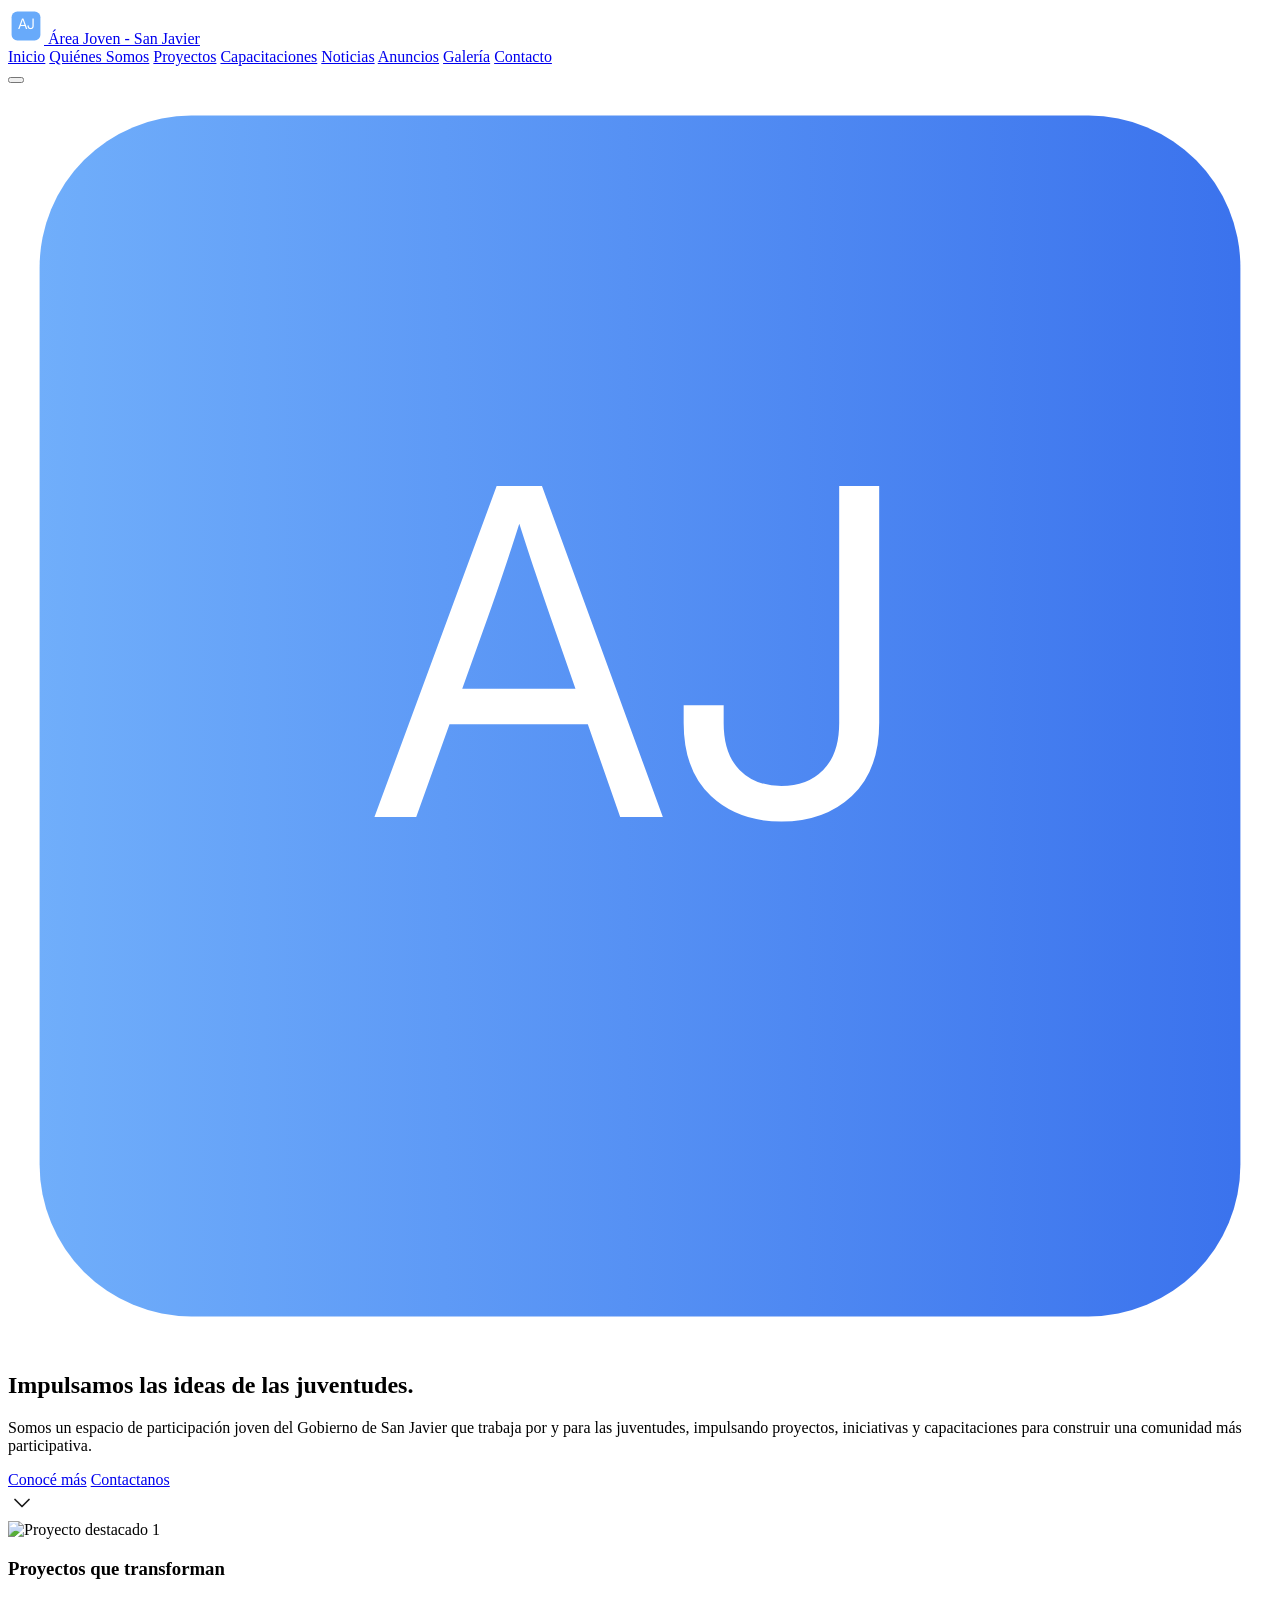
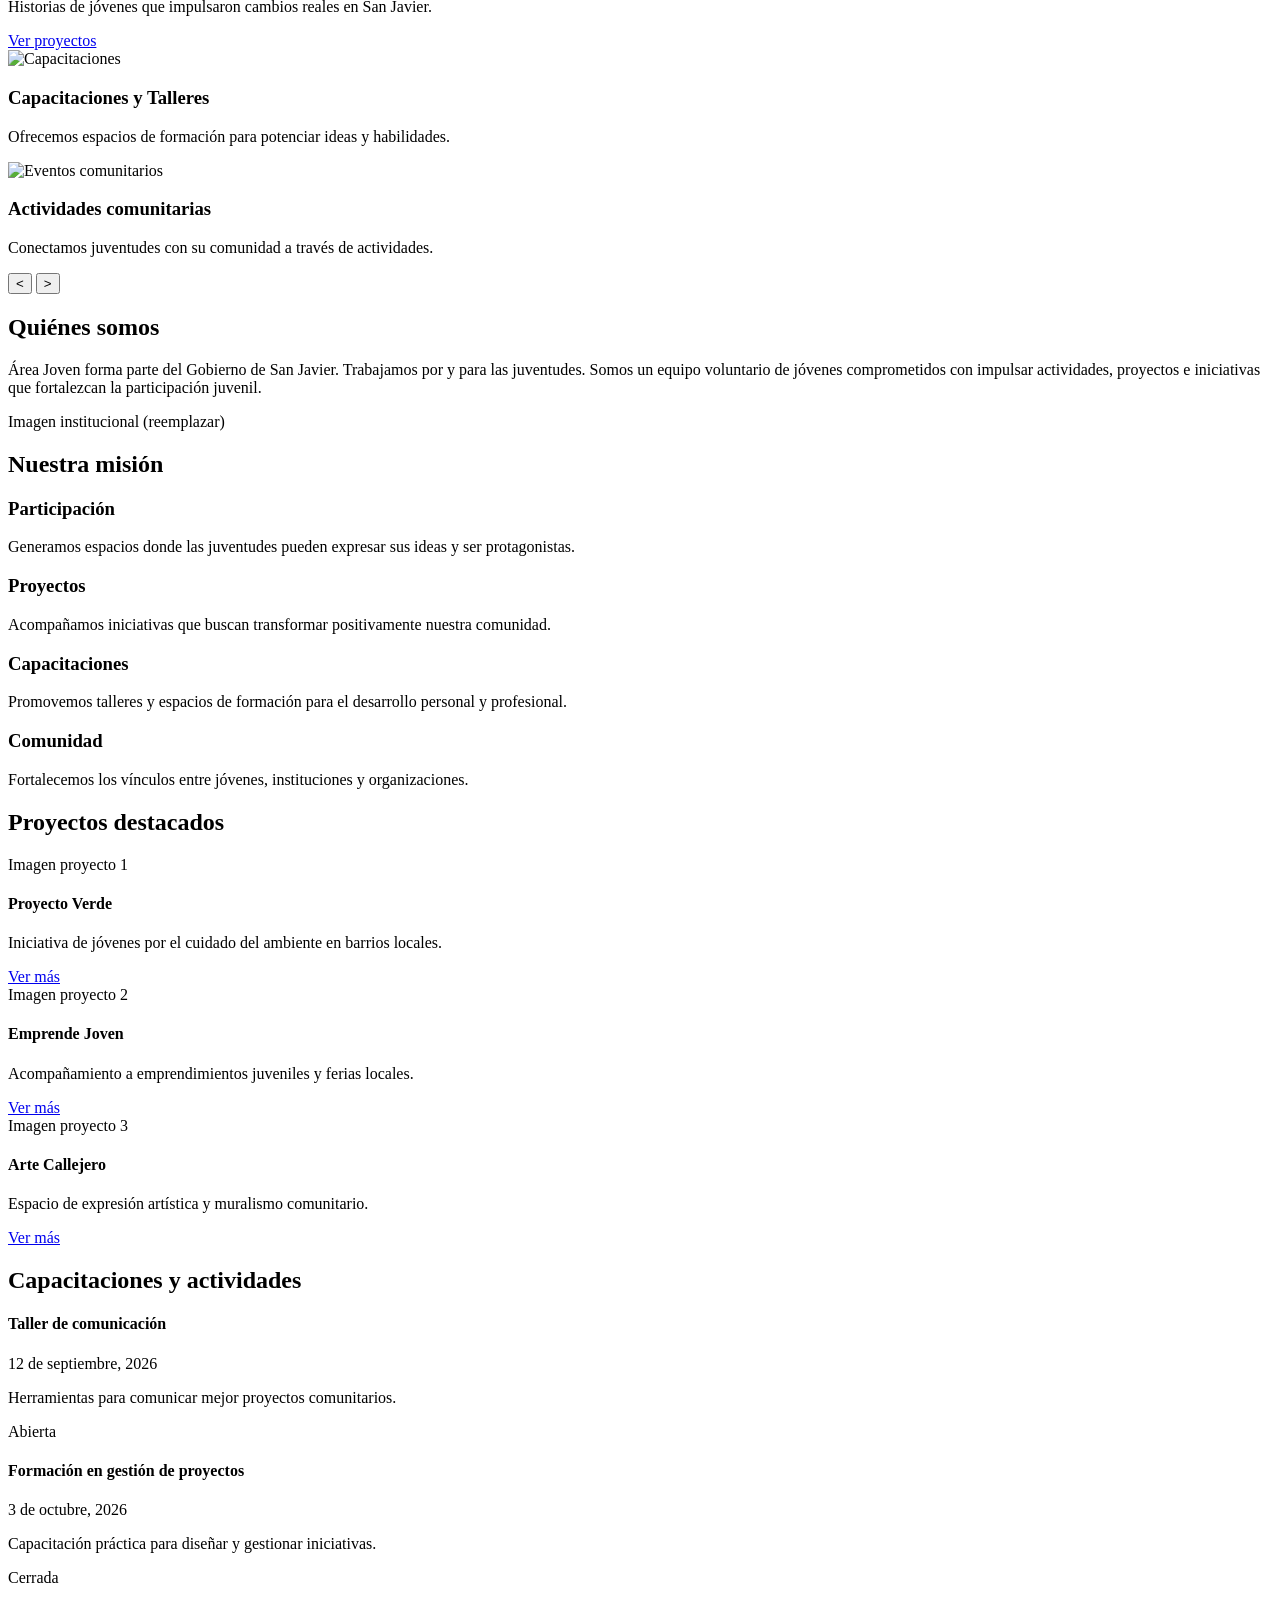
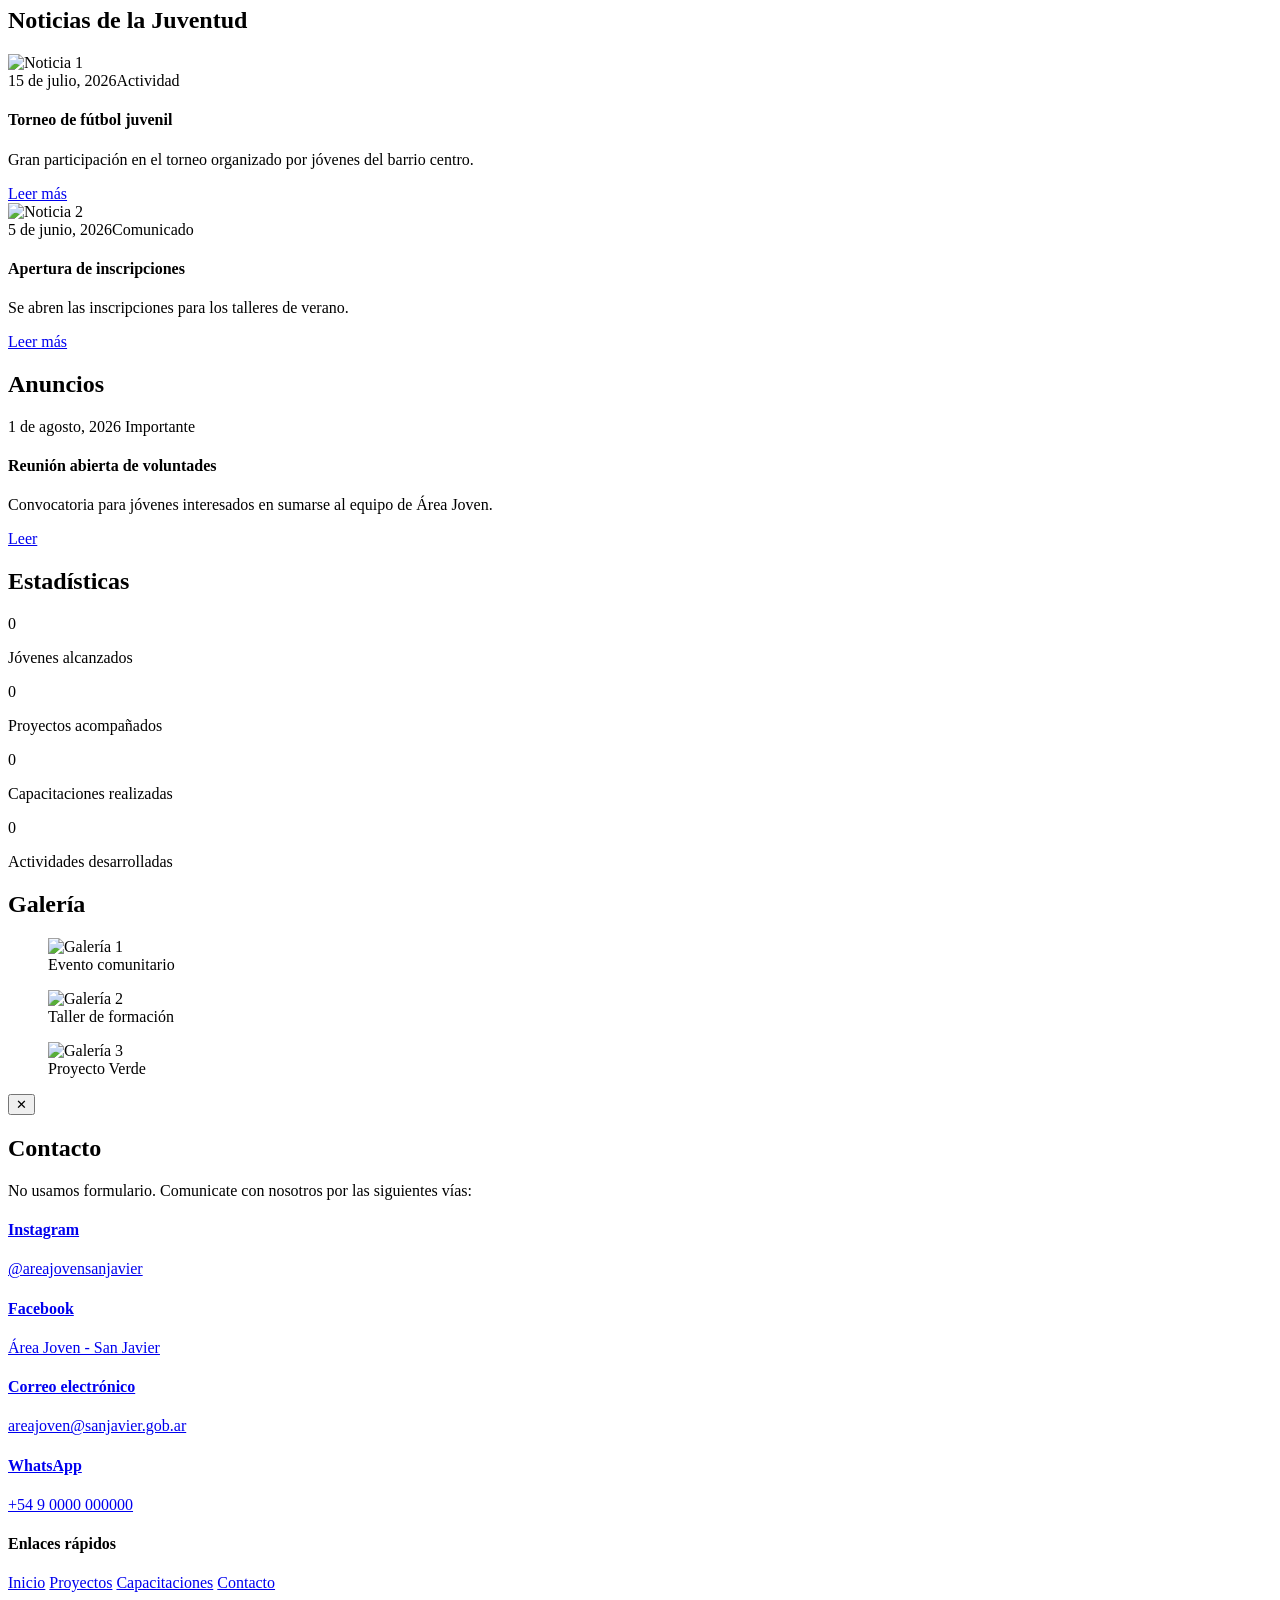
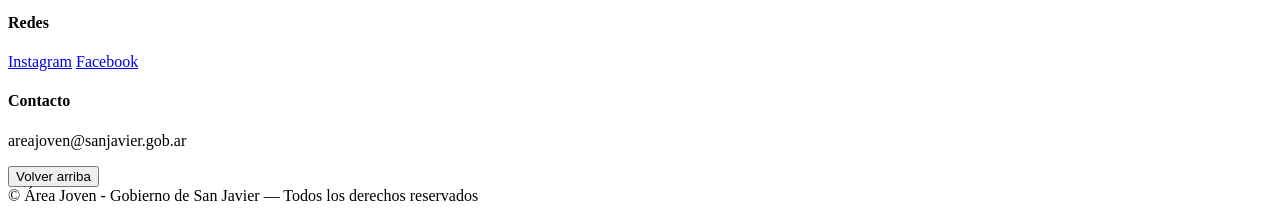
==== commit 8ea7f842: "Actualizar index.html: actualizar handle de Instagram a @areajovensanjavier (rama area-joven)" ====
--- a/index.html
+++ b/index.html
@@ -76,7 +76,7 @@
           <p class="lead">Somos un espacio de participación joven del Gobierno de San Javier que trabaja por y para las juventudes, impulsando proyectos, iniciativas y capacitaciones para construir una comunidad más participativa.</p>
           <div class="hero-ctas">
             <a class="btn btn-primary" href="#quienes">Conocé más</a>
-            <a class="btn btn-ghost" id="btn-contact" href="https://www.instagram.com/area_joven_sanjavier" target="_blank" rel="noopener noreferrer">Contactanos</a>
+            <a class="btn btn-ghost" id="btn-contact" href="https://www.instagram.com/areajovensanjavier" target="_blank" rel="noopener noreferrer">Contactanos</a>
           </div>
         </div>
       </div>
@@ -343,11 +343,11 @@
         <h2>Contacto</h2>
         <p class="contact-instructions">No usamos formulario. Comunicate con nosotros por las siguientes vías:</p>
         <div class="contact-grid">
-          <a class="contact-card primary" href="https://www.instagram.com/area_joven_sanjavier" target="_blank" rel="noopener noreferrer">
+          <a class="contact-card primary" href="https://www.instagram.com/areajovensanjavier" target="_blank" rel="noopener noreferrer">
             <div class="icon" data-icon="instagram"></div>
             <div>
               <h4>Instagram</h4>
-              <p>@area_joven_sanjavier</p>
+              <p>@areajovensanjavier</p>
             </div>
           </a>
 
@@ -395,7 +395,7 @@
       <div class="footer-col">
         <h4>Redes</h4>
         <div class="socials">
-          <a href="https://www.instagram.com/area_joven_sanjavier" target="_blank" rel="noopener noreferrer">Instagram</a>
+          <a href="https://www.instagram.com/areajovensanjavier" target="_blank" rel="noopener noreferrer">Instagram</a>
           <a href="https://www.facebook.com" target="_blank" rel="noopener noreferrer">Facebook</a>
         </div>
       </div>
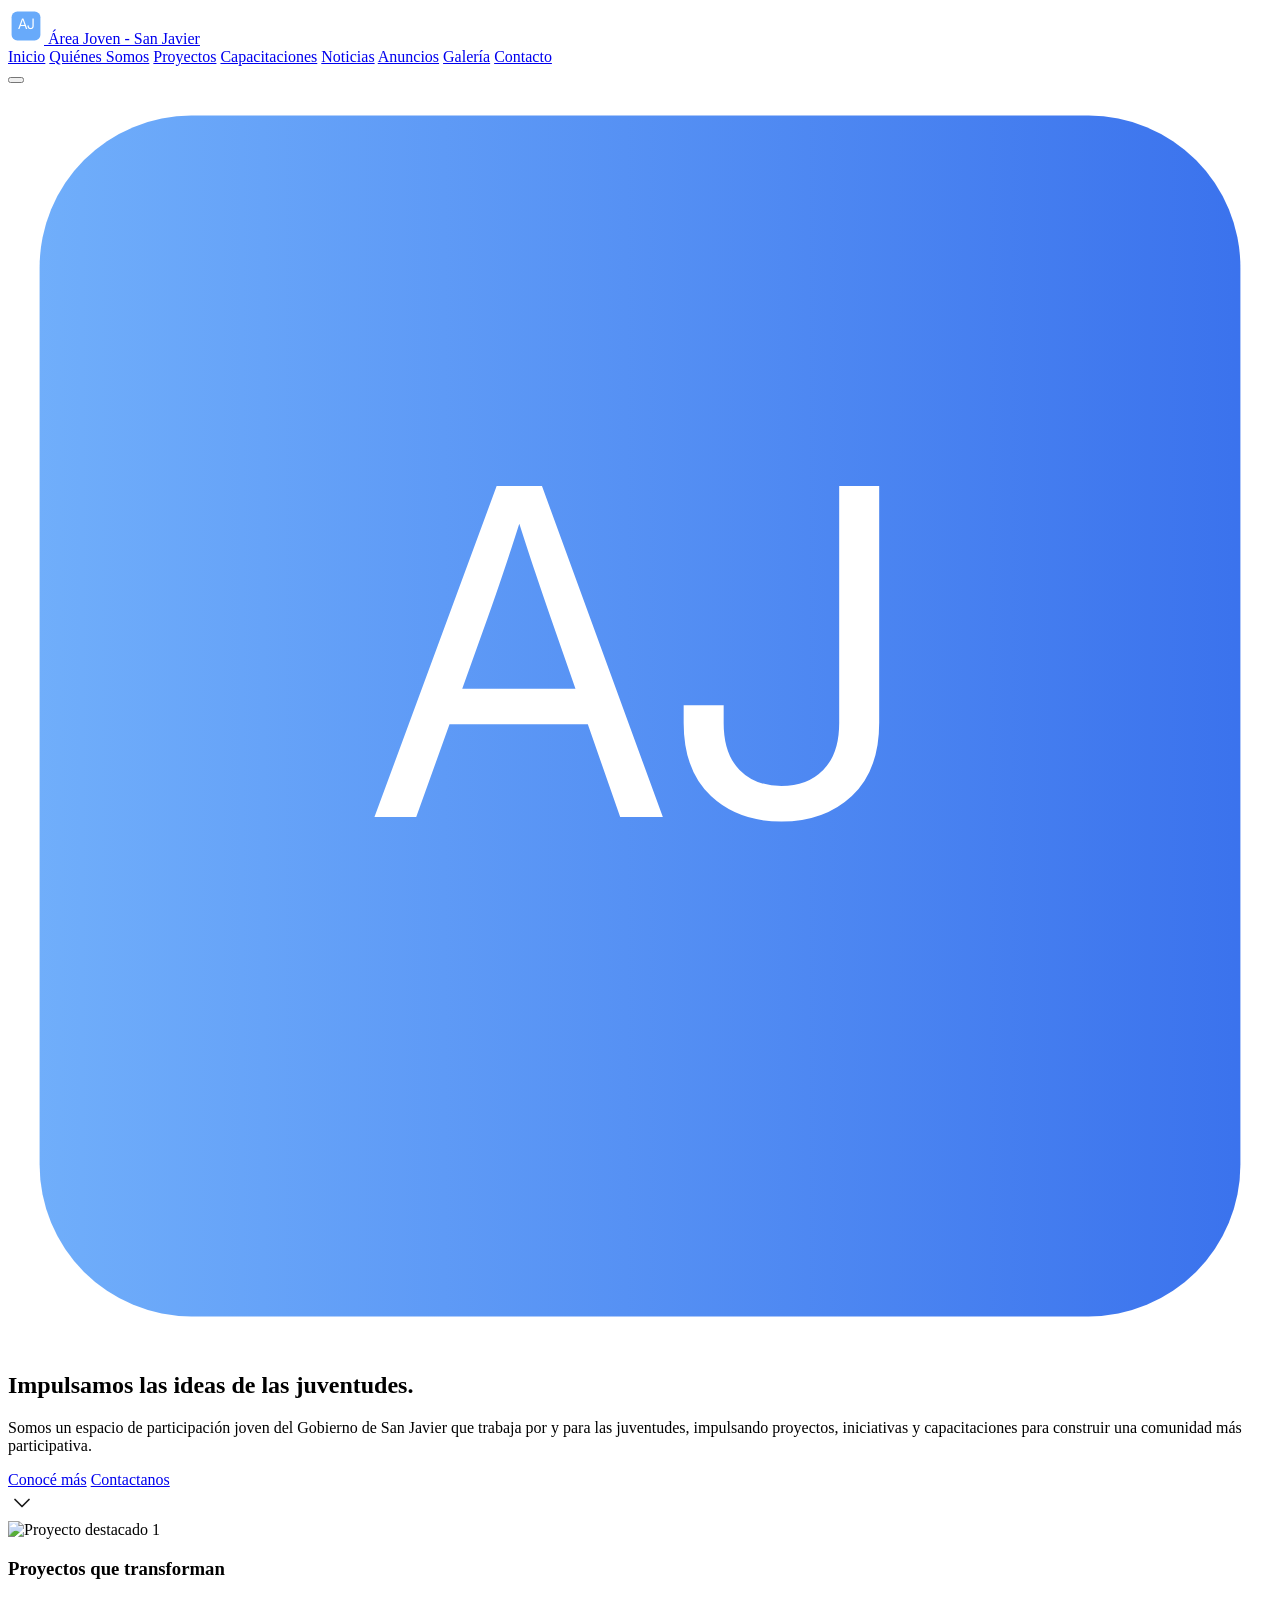
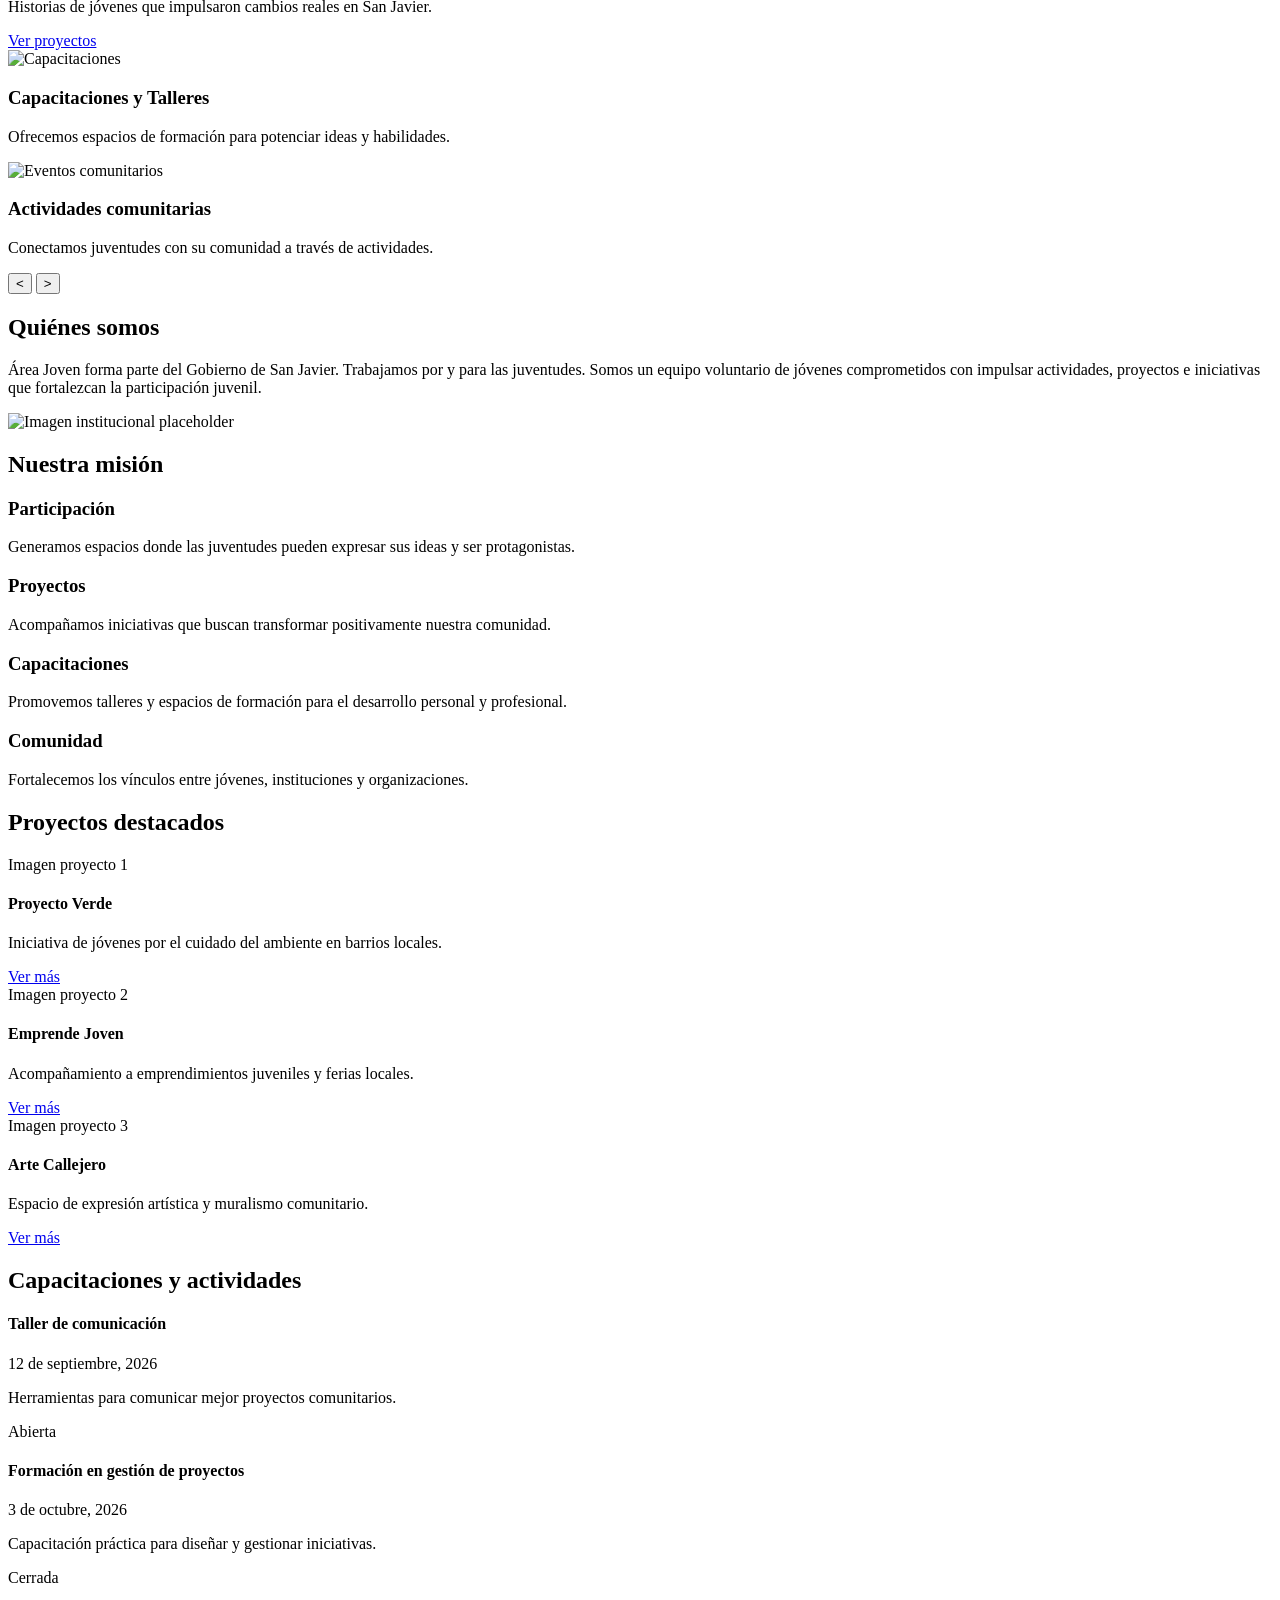
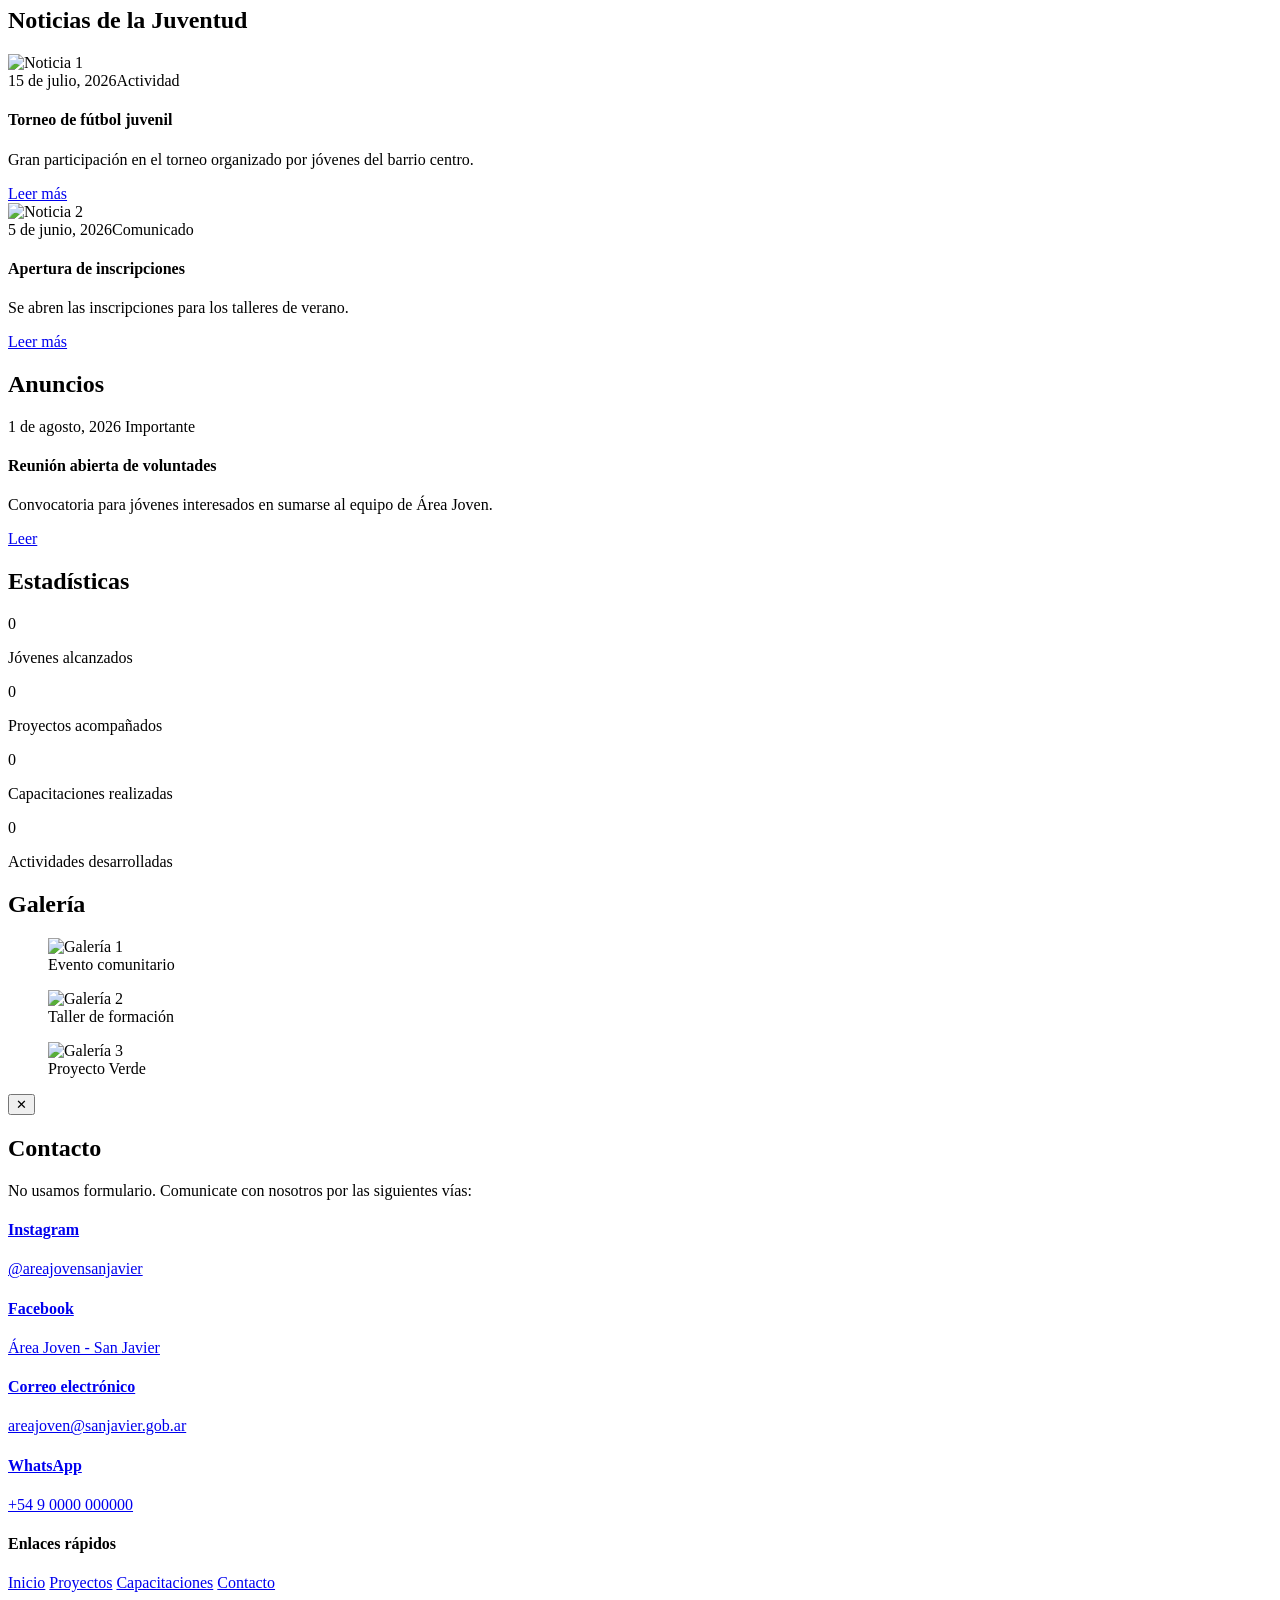
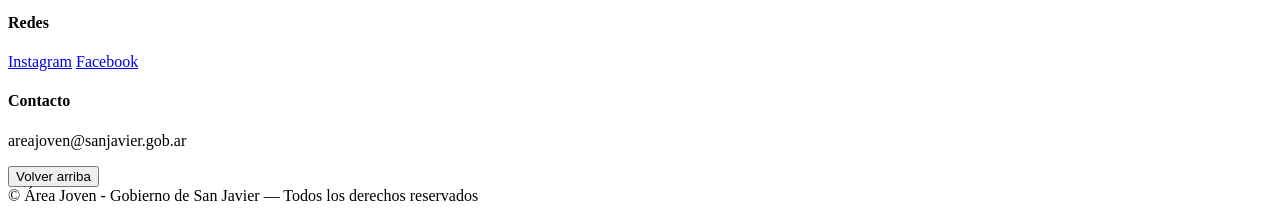
==== commit b49aff57: "Actualizar index.html para usar imágenes SVG placeholder (rama area-joven)" ====
--- a/index.html
+++ b/index.html
@@ -97,7 +97,7 @@
 
           <!-- Slide 1 -->
           <div class="slide active">
-            <img src="assets/images/slide1.jpg" alt="Proyecto destacado 1" loading="lazy">
+            <img src="assets/images/slide1.svg" alt="Proyecto destacado 1" loading="lazy">
             <div class="slide-caption">
               <h3>Proyectos que transforman</h3>
               <p>Historias de jóvenes que impulsaron cambios reales en San Javier.</p>
@@ -107,7 +107,7 @@
 
           <!-- Slide 2 -->
           <div class="slide">
-            <img src="assets/images/slide2.jpg" alt="Capacitaciones" loading="lazy">
+            <img src="assets/images/slide2.svg" alt="Capacitaciones" loading="lazy">
             <div class="slide-caption">
               <h3>Capacitaciones y Talleres</h3>
               <p>Ofrecemos espacios de formación para potenciar ideas y habilidades.</p>
@@ -116,7 +116,7 @@
 
           <!-- Slide 3 -->
           <div class="slide">
-            <img src="assets/images/slide3.jpg" alt="Eventos comunitarios" loading="lazy">
+            <img src="assets/images/slide3.svg" alt="Eventos comunitarios" loading="lazy">
             <div class="slide-caption">
               <h3>Actividades comunitarias</h3>
               <p>Conectamos juventudes con su comunidad a través de actividades.</p>
@@ -144,7 +144,7 @@
         </div>
         <div class="who-image">
           <!-- Imagen institucional placeholder: reemplazar por imagen real en assets/images -->
-          <div class="image-placeholder">Imagen institucional (reemplazar)</div>
+          <img src="assets/images/placeholder-institucional.svg" alt="Imagen institucional placeholder">
         </div>
       </div>
     </section>
@@ -248,7 +248,7 @@
         <div class="news-grid">
           <!-- Noticia 1 -->
           <article class="news">
-            <img src="assets/images/news1.jpg" alt="Noticia 1" loading="lazy">
+            <img src="assets/images/news1.svg" alt="Noticia 1" loading="lazy">
             <div class="news-meta"><time datetime="2026-07-15">15 de julio, 2026</time><span class="category">Actividad</span></div>
             <h4>Torneo de fútbol juvenil</h4>
             <p>Gran participación en el torneo organizado por jóvenes del barrio centro.</p>
@@ -257,7 +257,7 @@
 
           <!-- Noticia 2 -->
           <article class="news">
-            <img src="assets/images/news2.jpg" alt="Noticia 2" loading="lazy">
+            <img src="assets/images/news2.svg" alt="Noticia 2" loading="lazy">
             <div class="news-meta"><time datetime="2026-06-05">5 de junio, 2026</time><span class="category">Comunicado</span></div>
             <h4>Apertura de inscripciones</h4>
             <p>Se abren las inscripciones para los talleres de verano.</p>
@@ -323,9 +323,9 @@
         <h2>Galería</h2>
         <div class="gallery-grid">
           <!-- Añadir nuevas .gallery-item imágenes directamente en el HTML -->
-          <figure class="gallery-item"><img src="assets/images/gallery1.jpg" alt="Galería 1"><figcaption>Evento comunitario</figcaption></figure>
-          <figure class="gallery-item"><img src="assets/images/gallery2.jpg" alt="Galería 2"><figcaption>Taller de formación</figcaption></figure>
-          <figure class="gallery-item"><img src="assets/images/gallery3.jpg" alt="Galería 3"><figcaption>Proyecto Verde</figcaption></figure>
+          <figure class="gallery-item"><img src="assets/images/gallery1.svg" alt="Galería 1"><figcaption>Evento comunitario</figcaption></figure>
+          <figure class="gallery-item"><img src="assets/images/gallery2.svg" alt="Galería 2"><figcaption>Taller de formación</figcaption></figure>
+          <figure class="gallery-item"><img src="assets/images/gallery3.svg" alt="Galería 3"><figcaption>Proyecto Verde</figcaption></figure>
         </div>
       </div>
 
